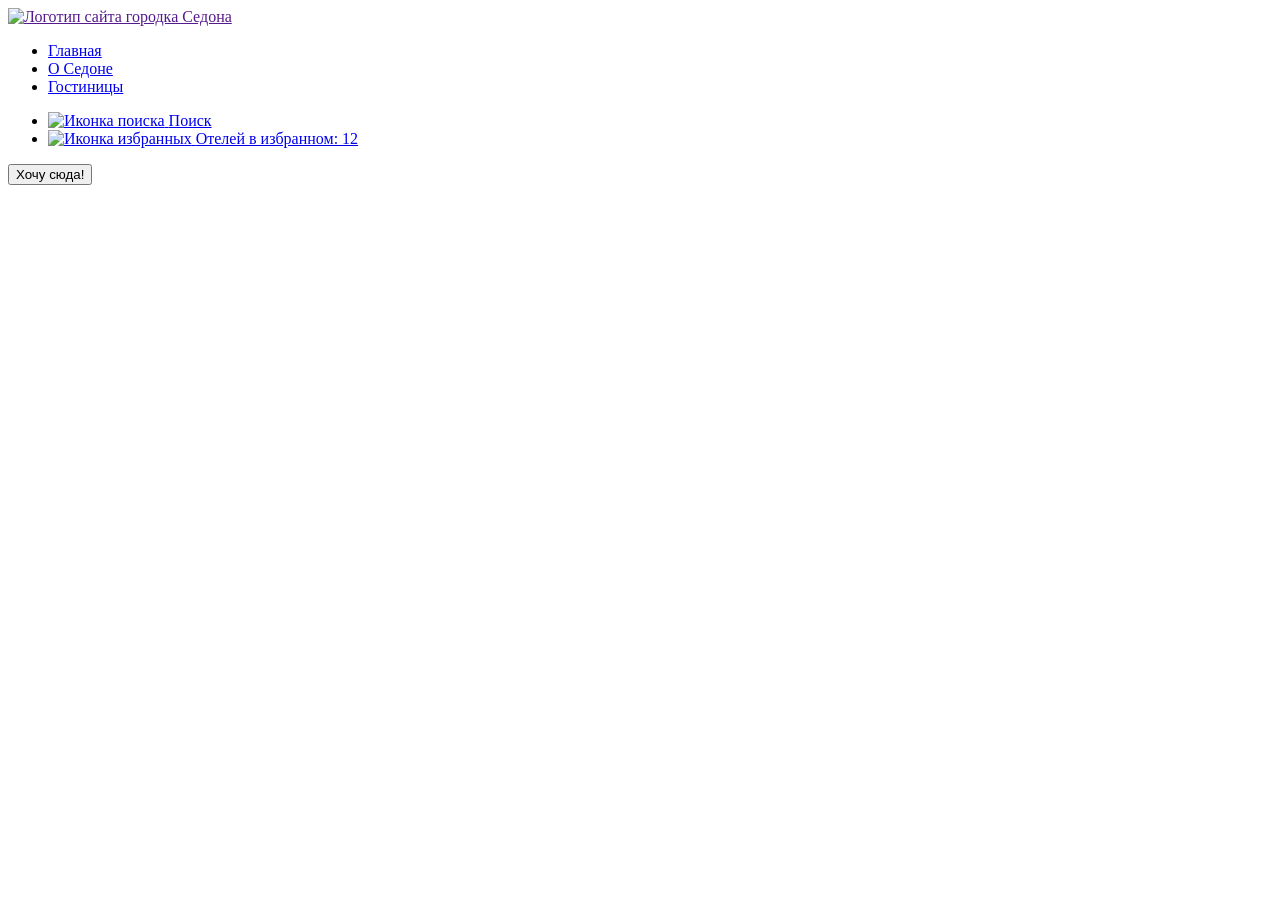
==== catalog.html @ fc051ffe "Разметка header" ====
<!DOCTYPE html>
<html lang="ru">
  <head>
    <meta charset="utf-8">
    <title>HTML Academy: Седона</title>
  </head>
  <body>
    <header class="page-header">
      <nav class="navigation">
        <a class="page-header-logo" href=""><img src="#" alt="Логотип сайта городка Седона"></a>
        <ul class="navigation-list">
          <li class="navigation-item"><a class="navigation-link" href="#">Главная</a></li>
          <li class="navigation-item"><a class="navigation-link" href="#">О Cедоне</a></li>
          <li class="navigation-item"><a class="navigation-link" href="#">Гостиницы</a></li>
        </ul>
      </nav>
      <nav class="navigation_user">
        <ul class="navigation_user_list">
          <li class="navigation_user_item">
            <a href="#">
              <img src="#" alt="Иконка поиска">
              <span class="visually-hidden">Поиск</span>
            </a>
          </li>
          <li class="navigation_user_item">
            <a href="#">
              <img src="#" alt="Иконка избранных">
              <span class="visually-hidden">Отелей в избранном: </span>
              <span>12</span>
            </a>
          </li>
        </ul>
        <input class="wish" type="button" value="Хочу сюда!">
      </nav>
    </header>
    <main>

    </main>
  </body>
</html>
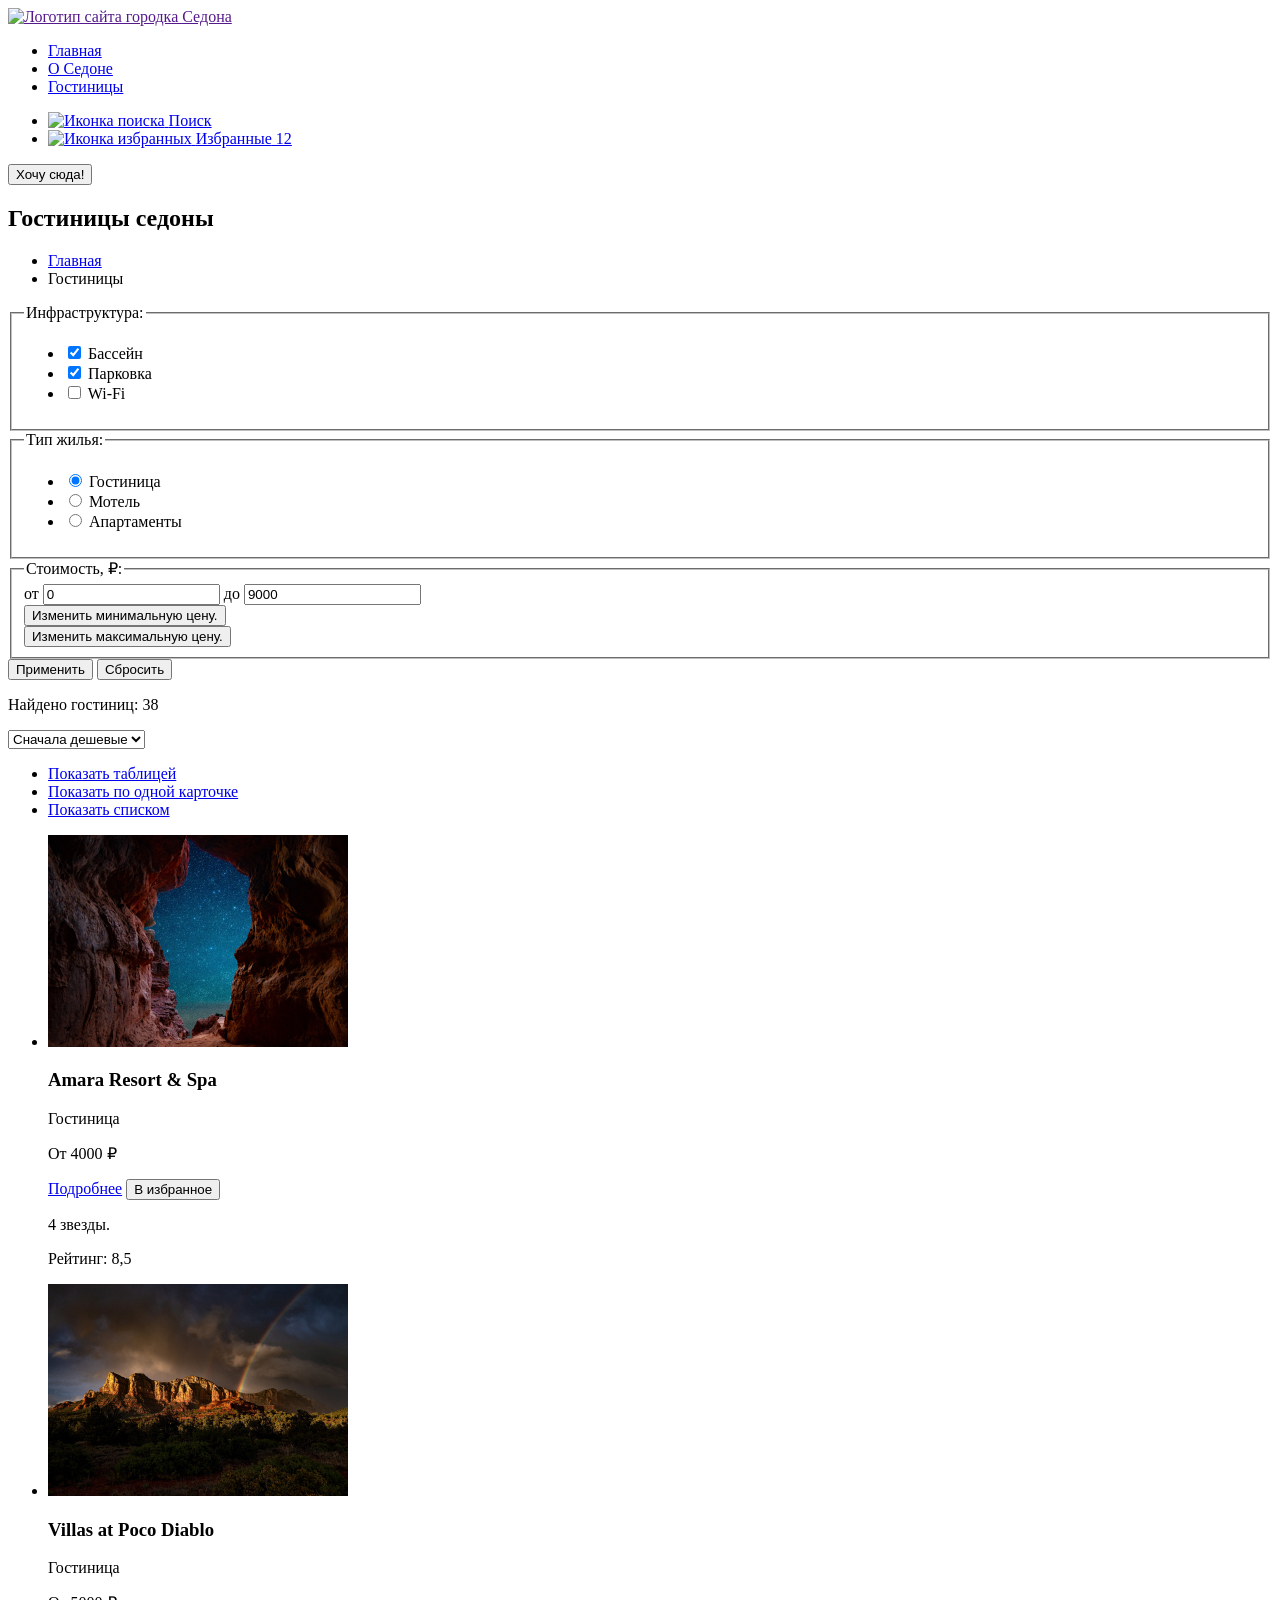
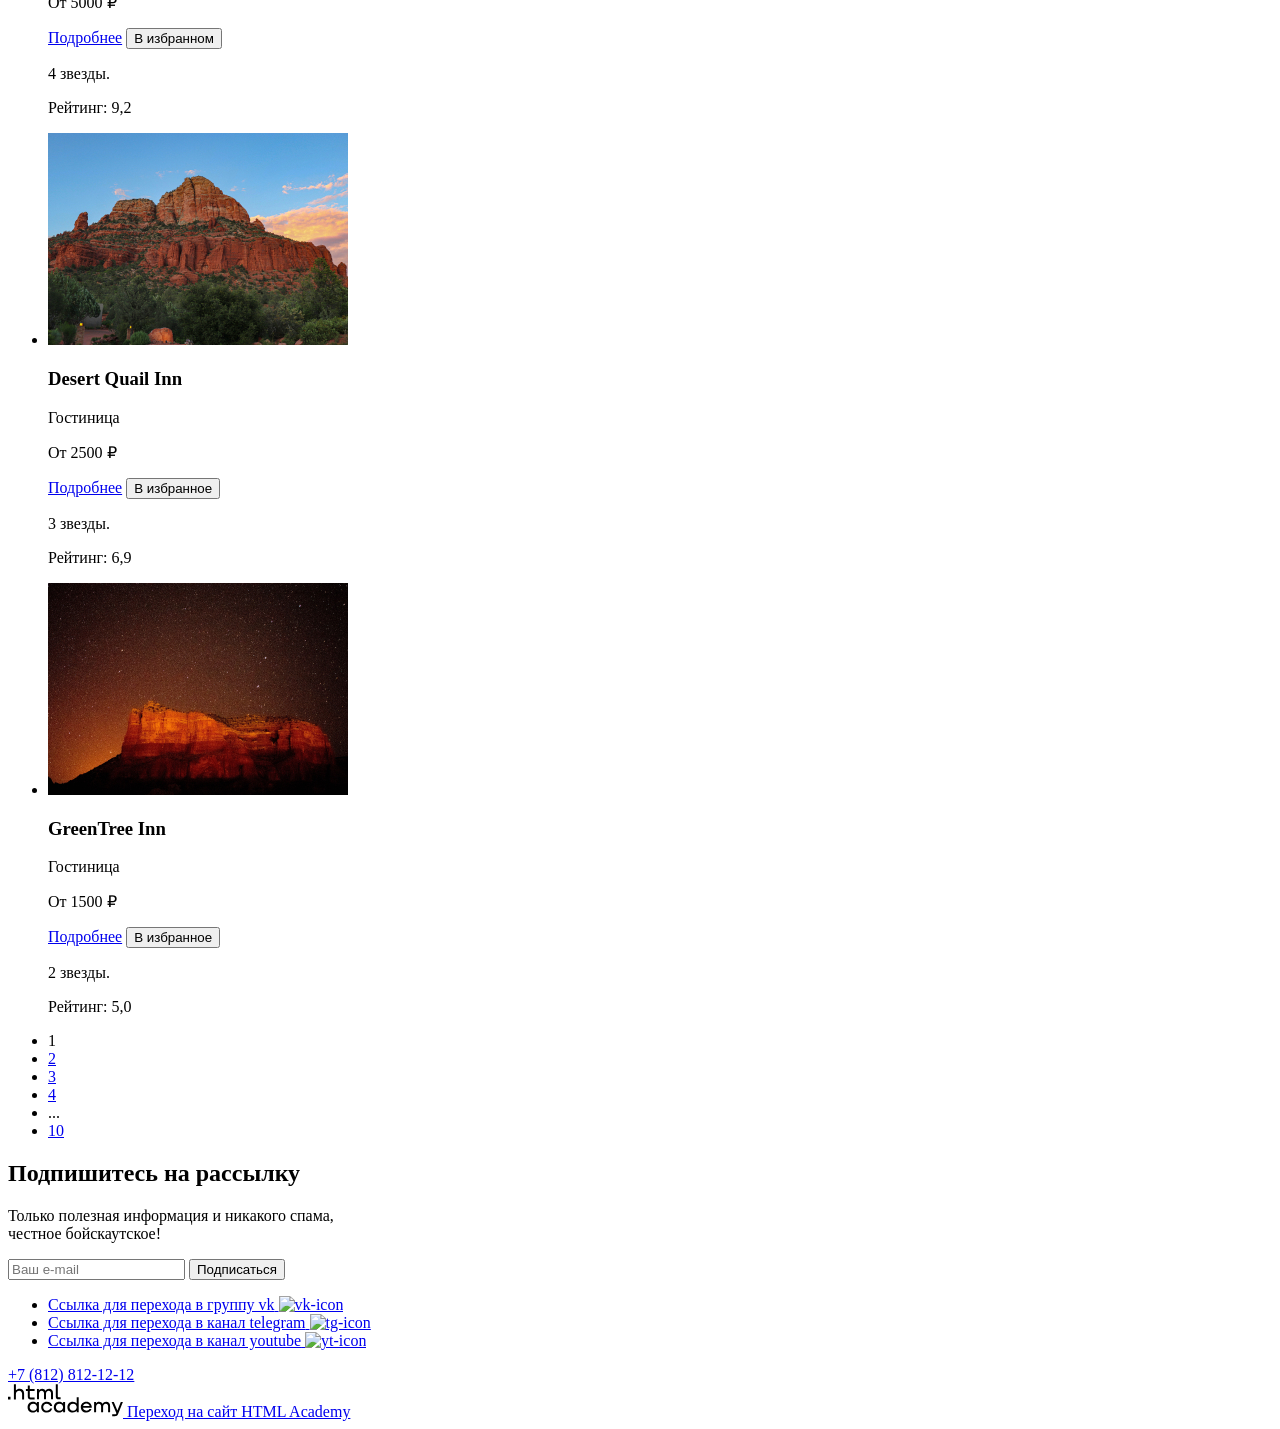
==== commit b7c97fe0: "Разметка обеих страниц" ====
--- a/catalog.html
+++ b/catalog.html
@@ -7,9 +7,9 @@
   <body>
     <header class="page-header">
       <nav class="navigation">
-        <a class="page-header-logo" href=""><img src="#" alt="Логотип сайта городка Седона"></a>
+        <a class="page-header-logo" href=""><img src="index.html" alt="Логотип сайта городка Седона"></a>
         <ul class="navigation-list">
-          <li class="navigation-item"><a class="navigation-link" href="#">Главная</a></li>
+          <li class="navigation-item"><a class="navigation-link navigation-link-current" href="index.html">Главная</a></li>
           <li class="navigation-item"><a class="navigation-link" href="#">О Cедоне</a></li>
           <li class="navigation-item"><a class="navigation-link" href="#">Гостиницы</a></li>
         </ul>
@@ -25,16 +25,270 @@
           <li class="navigation_user_item">
             <a href="#">
               <img src="#" alt="Иконка избранных">
-              <span class="visually-hidden">Отелей в избранном: </span>
-              <span>12</span>
-            </a>
-          </li>
-        </ul>
-        <input class="wish" type="button" value="Хочу сюда!">
+              <span class="visually-hidden">Избранные</span>
+              12
+            </a>
+          </li>
+        </ul>
+        <button class="button-desired" type="button">Хочу сюда!</button>
       </nav>
     </header>
     <main>
-
+      <section class="head-main">
+        <h1 class="catalog-title">Гостиницы седоны</h1>
+        <ul class="catalog-navigation">
+          <li class="catalog-navigation-item">
+            <a class="catalog-navigation-link-home" href="index.html">
+              <span class="visually-hidden">Главная</span>
+            </a>
+          </li>
+          <li class="catalog-navigation-item">
+            <a class="catalog-navigation-link">Гостиницы</a>
+          </li>
+        </ul>
+        <form class="catalog-filter" action="#" method="get">
+          <fieldset class="catalog-filter-checkbox">
+            <legend class="catalog-filter-title">Инфраструктура:</legend>
+            <ul class="catalog-filter-list">
+              <li class="catalog-filter-item">
+                <label class="catalog-checked">
+                  <input class="visually-hidden filter-input" type="checkbox" name="infrastructure" checked value="pool">
+                  <span class="filter-label">Бассейн</span>
+                </label>
+              </li>
+              <li class="catalog-filter-item">
+                <label class="catalog-checked">
+                  <input class="visually-hidden filter-input" type="checkbox" name="infrastructure" checked value="parking">
+                  <span class="filter-label">Парковка</span>
+                </label>
+              </li>
+              <li class="catalog-filter-item">
+                <label class="catalog-check">
+                  <input class="visually-hidden filter-input" type="checkbox" name="infrastructure" value="wifi">
+                  <span class="filter-label">Wi-Fi</span>
+                </label>
+              </li>
+            </ul>
+          </fieldset>
+          <fieldset class="catalog-filter-radio">
+            <legend class="catalog-filter-title">Тип жилья:</legend>
+            <ul class="catalog-filter-list">
+              <li class="catalog-filter-item">
+                <label class="catalog-radios">
+                  <input class="visually-hidden filter-input" id="hotel-radio" name="type-radio" type="radio" checked value="Hotel">
+                  <span class="filter-label">Гостиница</span>
+                </label>
+              </li>
+              <li class="catalog-filter-item">
+                <label class="catalog-radio">
+                  <input class="visually-hidden filter-input" id="motel-radio" name="type-radio" type="radio" value="Motel">
+                  <span class="filter-label">Мотель</span>
+                </label>
+              </li>
+              <li class="catalog-filter-item">
+                <label class="catalog-radio">
+                  <input class="visually-hidden filter-input" id="apartments-radio" name="type-radio" type="radio" value="Apartments">
+                  <span class="filter-label">Апартаменты</span>
+                </label>
+              </li>
+            </ul>
+          </fieldset>
+          <fieldset class="catalog-filter-price">
+            <legend class="catalog-filter-title">Стоимость, <span>₽:</span></legend>
+            <div class="catalog-inputs">
+              <span class="from-to">от</span>
+                <input class="catalog-min" type="text" name="max-sum" value="0">
+                <span class="before-to">до</span>
+                <input class="catalog-max" type="text" name="min-sum" value="9000">
+              </div>
+              <div class="range-scale">
+                <div class="range-bar" style="left: 0; width: 226px;">
+                  <button class="range-toggle toggle-min" type="button">
+                    <span class="visually-hidden">Изменить минимальную цену.</span>
+                  </button>
+                  <button class="range-toggle toggle-max" type="button">
+                    <span class="visually-hidden">Изменить максимальную цену.</span>
+                  </button>
+                </div>
+              </div>
+          </fieldset>
+          <div class="catalog-buttons">
+            <button class="catalog-submit" type="submit">Применить</button>
+            <button class="catalog-reset" type="reset">Сбросить</button>
+          </div>
+        </form>
+      </section>
+
+      <section class="inner-search">
+        <div class="class="search"">
+          <p class="found-hotel">Найдено гостиниц:
+            <span class="found-hotel"> 38</span>
+          </p>
+          <select class="select-control">
+            <option>Сначала дешевые</option>
+          </select>
+          <ul class="display-list">
+            <li class="display-item">
+              <a class="display-button current-button" href="#">
+                <span class="visually-hidden">Показать таблицей</span>
+              </a>
+            </li>
+            <li class="display-item">
+              <a class="display-button view-item" href="#">
+                <span class="visually-hidden">Показать по одной карточке</span>
+              </a>
+            </li>
+            <li class="display-item">
+              <a class="display-button view-list" href="#">
+                <span class="visually-hidden">Показать списком</span>
+              </a>
+            </li>
+          </ul>
+        </div>
+      </section>
+
+      <section class="product">
+        <ul class="product-list">
+          <li class="product-item">
+              <img class="product-img" src="images/hotel-1.jpg" alt="гостиница Amara Resort &amp; Spa.">
+              <div class="card-container">
+                <h3 class="product-title">Amara Resort &amp; Spa</h3>
+                <span class="type">Гостиница</span>
+                <p class="product-price">От 4000 ₽</p>
+                <a class="product-link-details" href="#">Подробнее</a>
+                <button class="product-button" type="button">В избранное</button>
+                <p class="catalog-hotel-stars four-stars">
+                  <span class="visually-hidden">4 звезды.</span>
+                </p>
+                <p class="catalog-hotel-raiting">Рейтинг: 8,5</p>
+              </div>
+            </li>
+            <li class="product-item">
+              <img class="product-img" src="images/hotel-2.jpg" alt="гостиница Villas at Poco Diablo.">
+              <div class="card-container">
+                <h3 class="product-title">Villas at Poco Diablo</h3>
+                <span class="type">Гостиница</span>
+                <p class="product-price">От 5000 ₽</p>
+                <a class="product-link-details" href="#">Подробнее</a>
+                <button class="product-button-favorite" type="button">В избранном</button>
+                <p class="catalog-hotel-stars four-stars">
+                  <span class="visually-hidden">4 звезды.</span>
+                </p>
+                <p class="catalog-hotel-raiting">Рейтинг: 9,2</p>
+              </div>
+            </li>
+            <li class="product-item">
+              <img class="product-img" src="images/hotel-3.jpg" alt="гостиница Desert Quail Inn.">
+              <div class="card-container">
+                <h3 class="product-title">Desert Quail Inn</h3>
+                <span class="type">Гостиница</span>
+                <p class="product-price">От 2500 ₽</p>
+                <a class="product-link-details" href="#">Подробнее</a>
+                <button class="product-button" type="button">В избранное</button>
+                <p class="catalog-hotel-stars tree-stars">
+                  <span class="visually-hidden">3 звезды.</span>
+                </p>
+                <p class="catalog-hotel-raiting">Рейтинг: 6,9</p>
+              </div>
+            </li>
+            <li class="product-item">
+              <img class="product-img" src="images/hotel-4.jpg" alt="гостиница GreenTree Inn.">
+              <div class="card-container">
+                <h3 class="product-title">GreenTree Inn</h3>
+                <span class="type">Гостиница</span>
+                <p class="product-price">От 1500 ₽</p>
+                <a class="product-link-details" href="#">Подробнее</a>
+                <button class="product-button" type="button">В избранное</button>
+                <p class="catalog-hotel-stars two-stars">
+                  <span class="visually-hidden">2 звезды.</span>
+                </p>
+                <p class="catalog-hotel-raiting">Рейтинг: 5,0</p>
+              </div>
+            </li>
+        </ul>
+      </section>
+
+      <section class="pagination-block">
+        <ul class="pagination">
+          <li class="pagination-item">
+              <a class="pagination-link-current">1</a>
+            </li>
+
+            <li class="pagination-item">
+              <a class="pagination-link" href="#">2</a>
+            </li>
+
+            <li class="pagination-item">
+              <a class="pagination-link" href="#">3</a>
+            </li>
+
+            <li class="pagination-item">
+              <a class="pagination-link" href="#">4</a>
+            </li>
+
+            <li class="pagination-item">
+              <a class="pagination-link-next">...</a>
+            </li>
+
+            <li class="pagination-item">
+              <a class="pagination-link" href="#">10</a>
+            </li>
+        </ul>
+      </section>
+
+      <div>
+        <div class="subscribe">
+          <div class="subscribe-block">
+            <h2 class="header-block-two">Подпишитесь на рассылку</h2>
+            <p class="description-block">
+              Только полезная информация и никакого спама,<br> честное бойскаутское!
+            </p>
+            <form class="subscribe-form" action="#" method="post">
+              <input class="subscribe-field" type="email" placeholder="Ваш e-mail">
+                <button class="subscribe-button" type="submit">Подписаться</button>
+              </form>
+          </div>
+        </div>
+      </div>
     </main>
+    <footer class="main-footer">
+      <div class="social-container">
+        <ul class="social-list">
+          <li class="social-item">
+            <a class="social-link" href="https://vk.com/htmlacademy" target="_blank"
+              title="Группа вконтакте htmlacademy">
+              <span class="visually-hidden">Ссылка для перехода в группу vk</span>
+              <img src="images/icon/social-vk.svg" alt="vk-icon">
+            </a>
+          </li>
+
+          <li class="social-item">
+            <a class="social-link" href="https://t.me/htmlacademy " target="_blank" title="Телеграм канал htmlacademy">
+              <span class="visually-hidden">Ссылка для перехода в канал telegram</span>
+              <img src="images/icon/social-telegram.svg" alt="tg-icon">
+            </a>
+          </li>
+
+          <li class="social-item">
+            <a class="social-link" href="https://www.youtube.com/user/htmlacademyru" target="_blank"
+              title="Ютуб канал htmlacademy">
+              <span class="visually-hidden">Ссылка для перехода в канал youtube</span>
+              <img src="images/icon/social-youtube.svg" alt="yt-icon">
+            </a>
+          </li>
+        </ul>
+
+        <div class="footer-contact-number">
+          <a href="tel:88128121212" class="footer-number">+7 (812) 812-12-12</a>
+        </div>
+
+        <div class="footer-contact-logo">
+          <a class="page-footer-contact-logo-htmlacademy" href="https://htmlacademy.ru/">
+            <img class="contact-logo" src="images/htmlacademy.svg" width="115" height="33" alt="Логотип htmlacademy">
+            <span class="visually-hidden">Переход на сайт HTML Academy</span>
+          </a>
+        </div>
+      </div>
+    </footer>
   </body>
 </html>
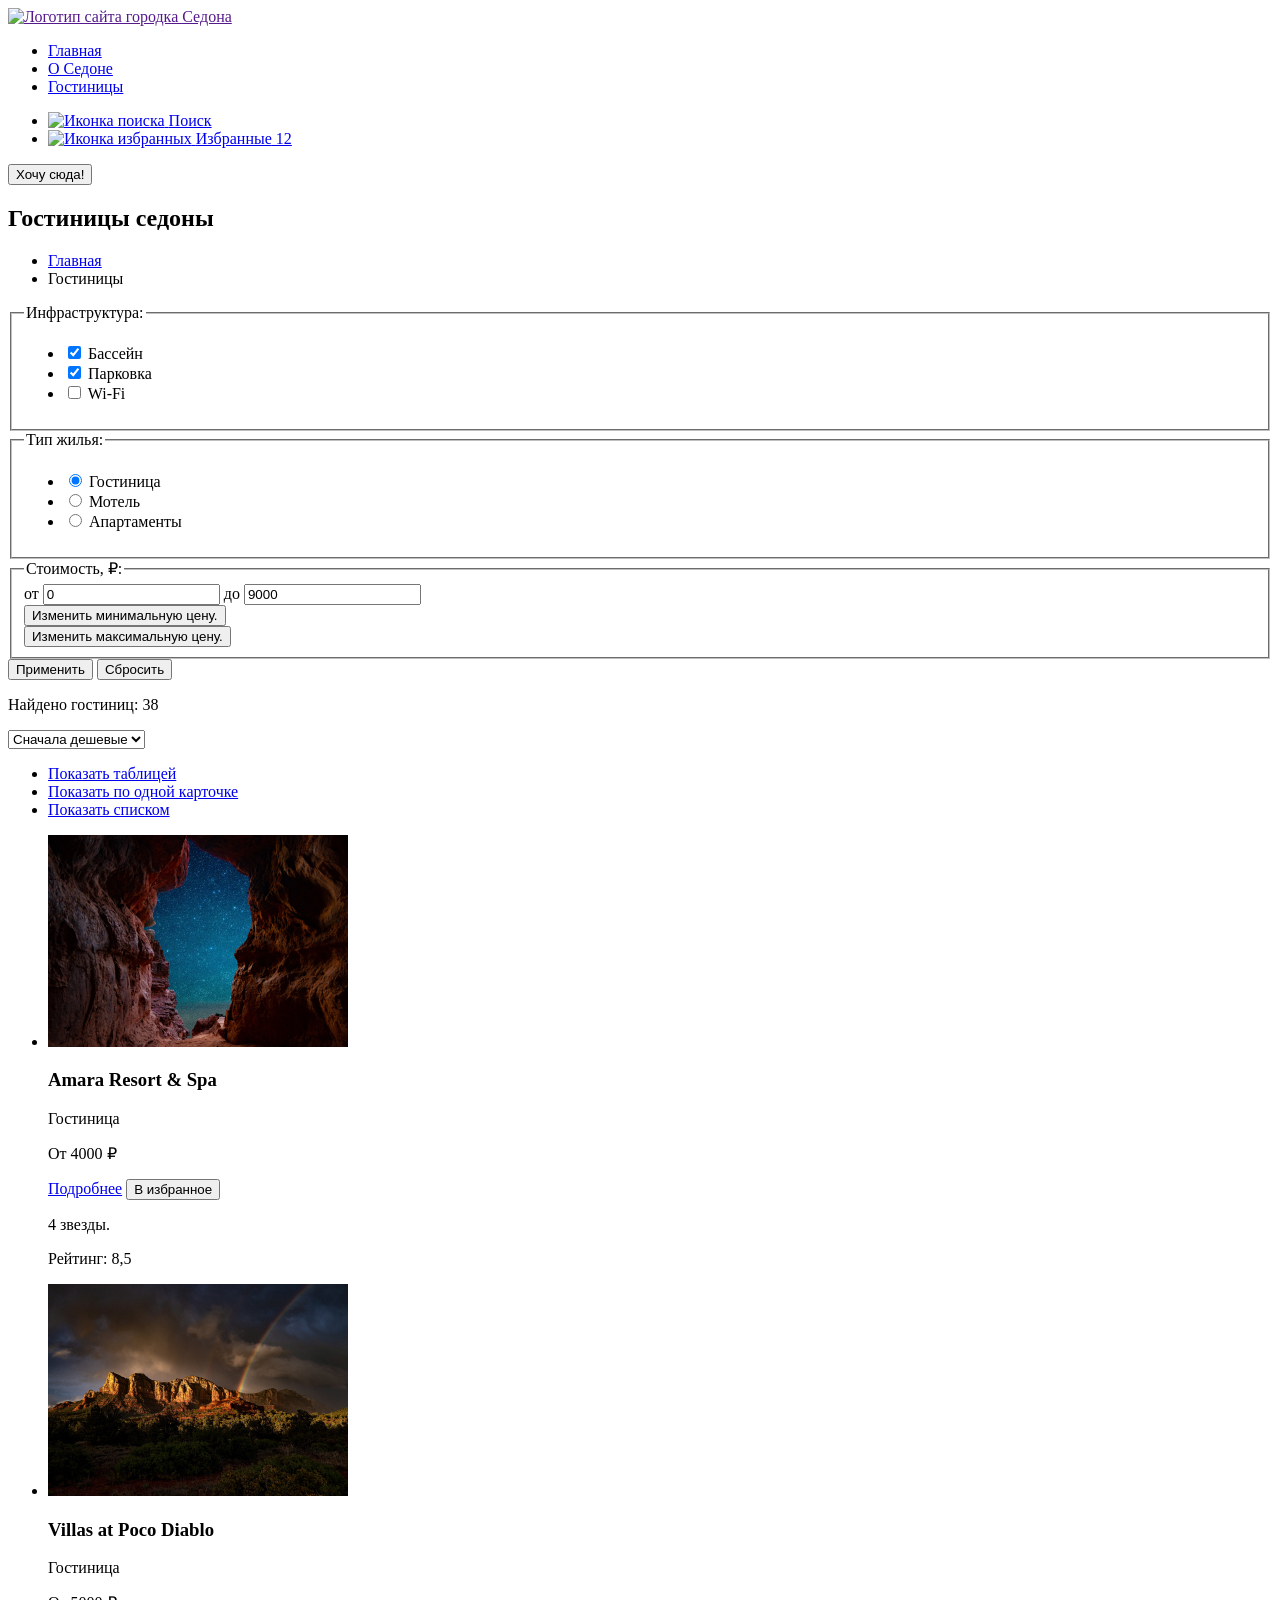
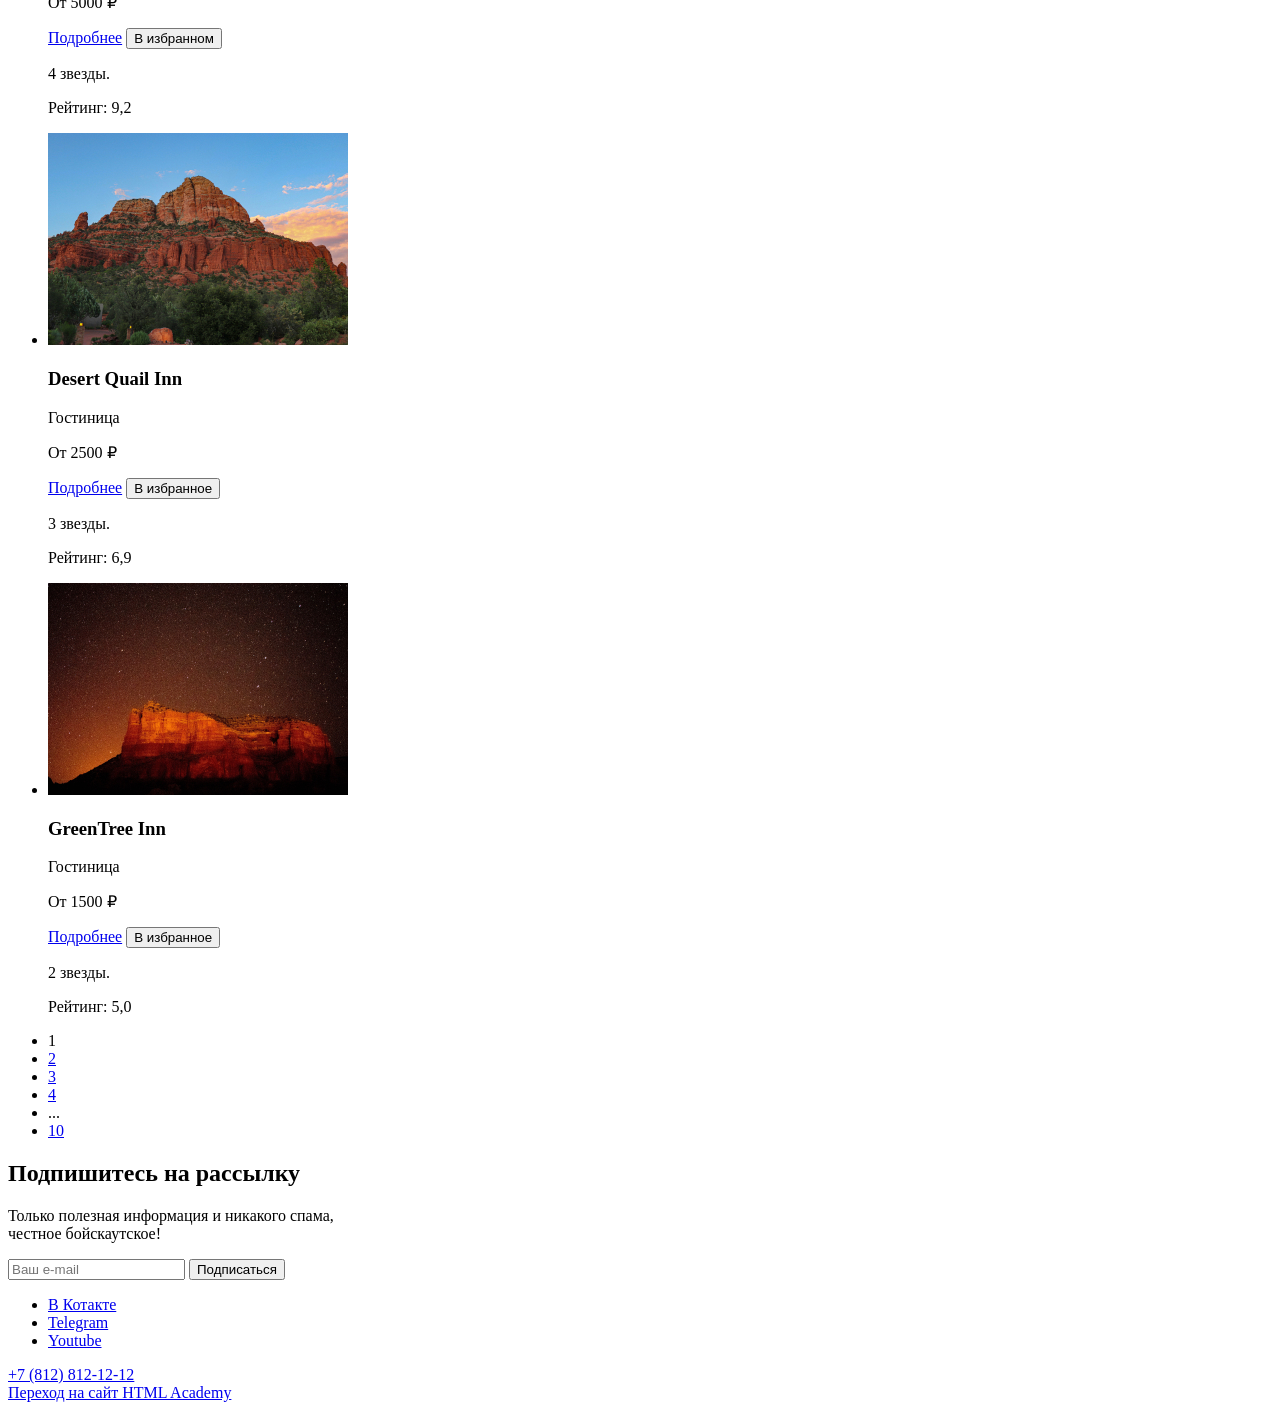
==== commit 767f27ad: "Добавление изображений" ====
--- a/catalog.html
+++ b/catalog.html
@@ -2,12 +2,12 @@
 <html lang="ru">
   <head>
     <meta charset="utf-8">
-    <title>HTML Academy: Седона</title>
+    <title>HTML Academy: Каталог</title>
   </head>
   <body>
     <header class="page-header">
       <nav class="navigation">
-        <a class="page-header-logo" href=""><img src="index.html" alt="Логотип сайта городка Седона"></a>
+        <a class="page-header-logo" href=""><img src="index.html" width="140" height="70" alt="Логотип сайта городка Седона"></a>
         <ul class="navigation-list">
           <li class="navigation-item"><a class="navigation-link navigation-link-current" href="index.html">Главная</a></li>
           <li class="navigation-item"><a class="navigation-link" href="#">О Cедоне</a></li>
@@ -33,8 +33,9 @@
         <button class="button-desired" type="button">Хочу сюда!</button>
       </nav>
     </header>
+
     <main>
-      <section class="head-main">
+      <section class="head-inner">
         <h1 class="catalog-title">Гостиницы седоны</h1>
         <ul class="catalog-navigation">
           <li class="catalog-navigation-item">
@@ -236,7 +237,7 @@
         </ul>
       </section>
 
-      <div>
+      <section>
         <div class="subscribe">
           <div class="subscribe-block">
             <h2 class="header-block-two">Подпишитесь на рассылку</h2>
@@ -249,31 +250,32 @@
               </form>
           </div>
         </div>
-      </div>
+      </section>
     </main>
+
     <footer class="main-footer">
       <div class="social-container">
         <ul class="social-list">
           <li class="social-item">
             <a class="social-link" href="https://vk.com/htmlacademy" target="_blank"
               title="Группа вконтакте htmlacademy">
-              <span class="visually-hidden">Ссылка для перехода в группу vk</span>
-              <img src="images/icon/social-vk.svg" alt="vk-icon">
+              <span class="visually-hidden">В Котакте</span>
+              <!-- <img src="./images/svg/social-vk.svg" alt="vk-icon"> -->
             </a>
           </li>
 
           <li class="social-item">
             <a class="social-link" href="https://t.me/htmlacademy " target="_blank" title="Телеграм канал htmlacademy">
-              <span class="visually-hidden">Ссылка для перехода в канал telegram</span>
-              <img src="images/icon/social-telegram.svg" alt="tg-icon">
+              <span class="visually-hidden">Telegram</span>
+              <!-- <img src="./images/svg/social-telegram.svg" alt="tg-icon"> -->
             </a>
           </li>
 
           <li class="social-item">
             <a class="social-link" href="https://www.youtube.com/user/htmlacademyru" target="_blank"
               title="Ютуб канал htmlacademy">
-              <span class="visually-hidden">Ссылка для перехода в канал youtube</span>
-              <img src="images/icon/social-youtube.svg" alt="yt-icon">
+              <span class="visually-hidden">Youtube</span>
+              <!-- <img src="./images/svg/social-youtube.svg" alt="yt-icon"> -->
             </a>
           </li>
         </ul>
@@ -284,7 +286,7 @@
 
         <div class="footer-contact-logo">
           <a class="page-footer-contact-logo-htmlacademy" href="https://htmlacademy.ru/">
-            <img class="contact-logo" src="images/htmlacademy.svg" width="115" height="33" alt="Логотип htmlacademy">
+            <!-- <img class="contact-logo" src="./images/svg/htmlacademy.svg" width="115" height="33" alt="Логотип htmlacademy"> -->
             <span class="visually-hidden">Переход на сайт HTML Academy</span>
           </a>
         </div>
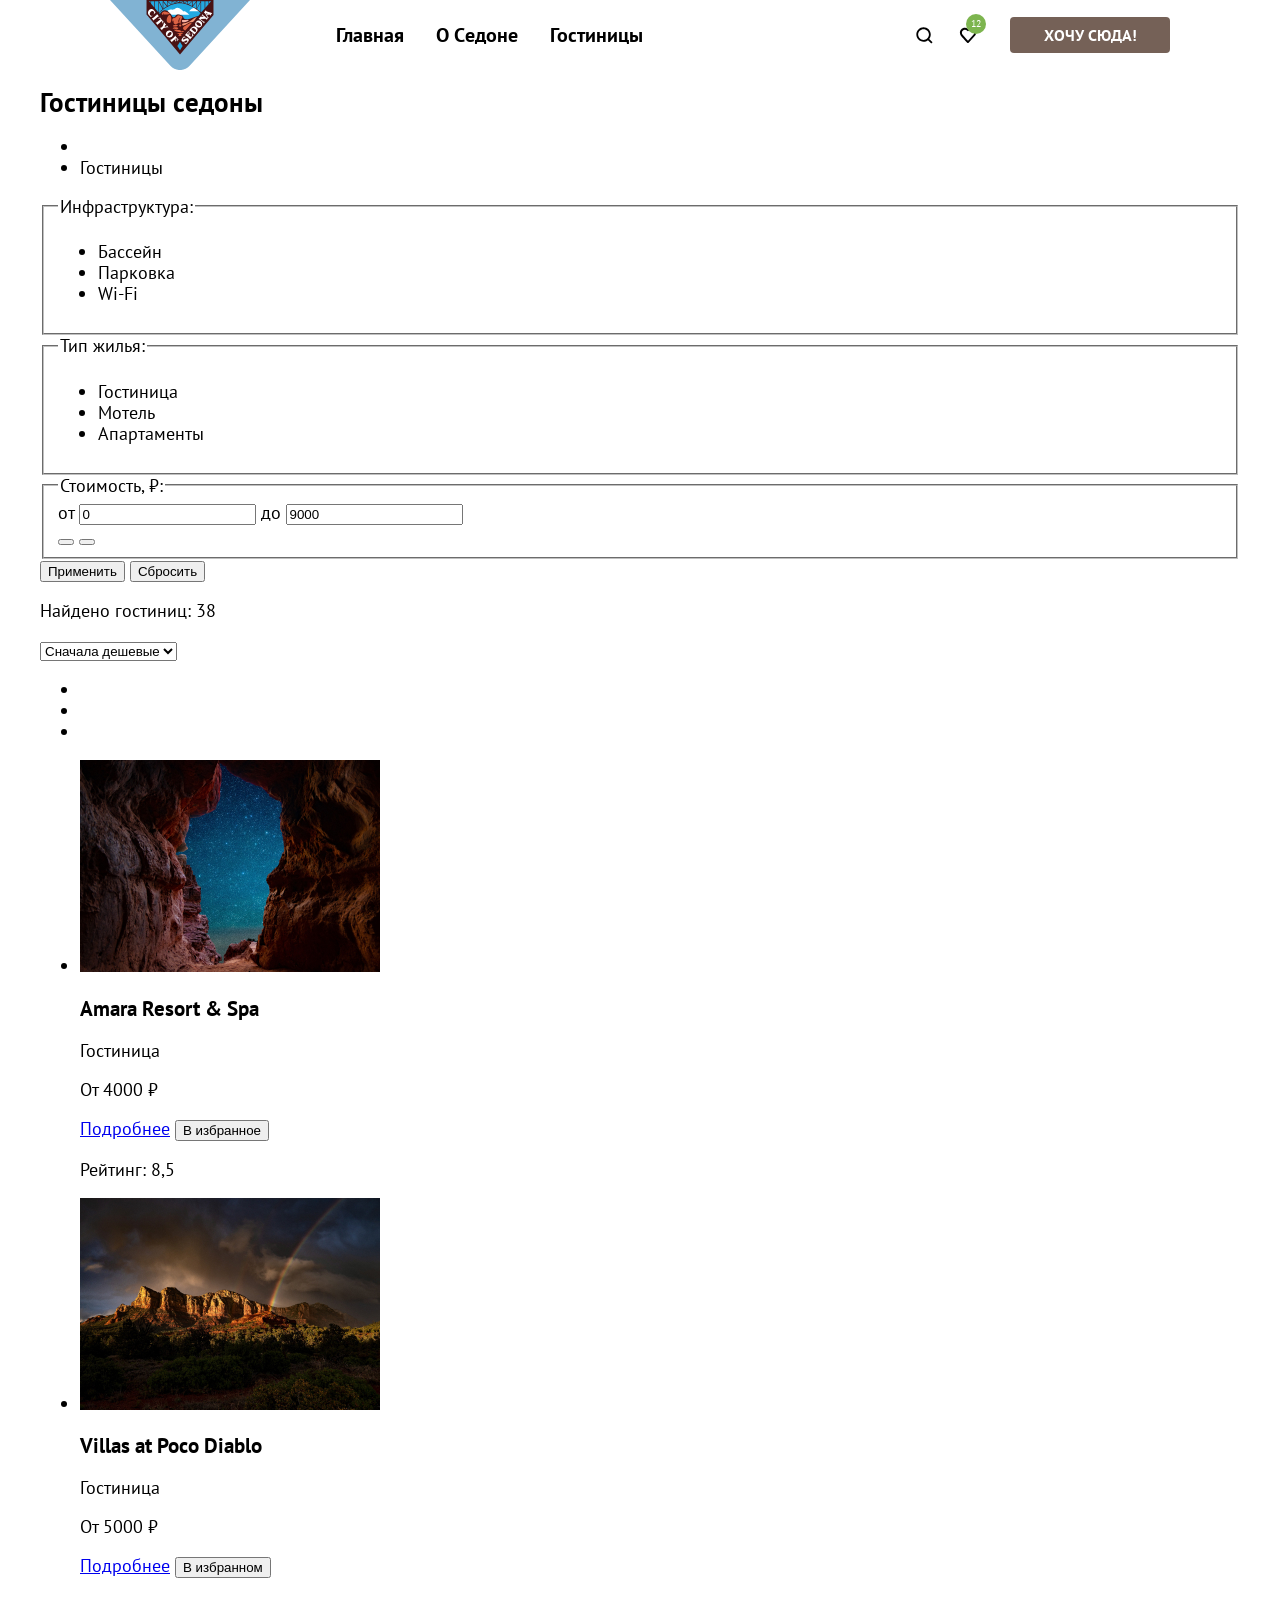
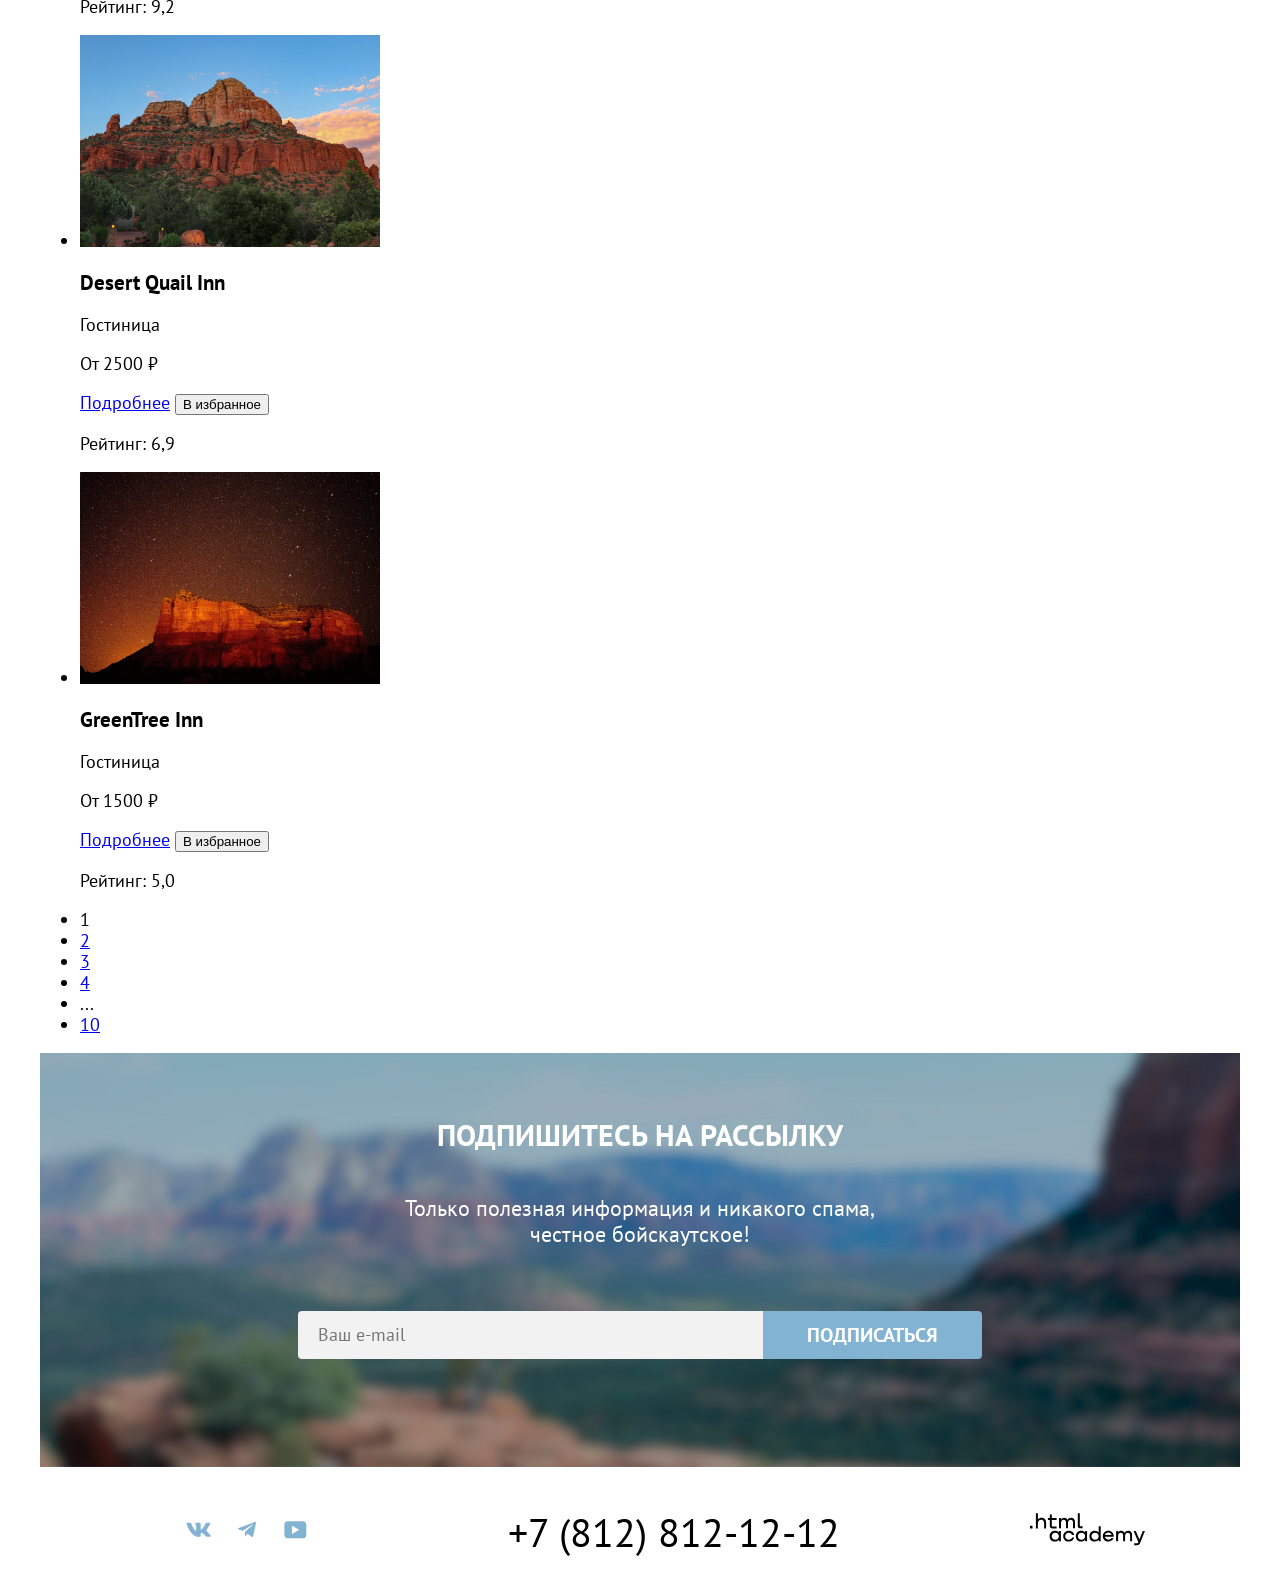
==== commit ba096920: "Стилизация главной страницы" ====
--- a/catalog.html
+++ b/catalog.html
@@ -2,31 +2,30 @@
 <html lang="ru">
   <head>
     <meta charset="utf-8">
+    <link rel="stylesheet" href="./styles/style.css">
     <title>HTML Academy: Каталог</title>
   </head>
   <body>
-    <header class="page-header">
+   <header class="page-header">
       <nav class="navigation">
-        <a class="page-header-logo" href=""><img src="index.html" width="140" height="70" alt="Логотип сайта городка Седона"></a>
+        <a class="page-header-logo" href="./index.html"><img src="./images/svg/logo.svg"  width="140" height="70" alt="Логотип сайта городка Седона"></a>
         <ul class="navigation-list">
-          <li class="navigation-item"><a class="navigation-link navigation-link-current" href="index.html">Главная</a></li>
+          <li class="navigation-item"><a class="navigation-link navigation-link-current" href="./index.html">Главная</a></li>
           <li class="navigation-item"><a class="navigation-link" href="#">О Cедоне</a></li>
-          <li class="navigation-item"><a class="navigation-link" href="#">Гостиницы</a></li>
+          <li class="navigation-item"><a class="navigation-link" href="./catalog.html">Гостиницы</a></li>
         </ul>
       </nav>
       <nav class="navigation_user">
-        <ul class="navigation_user_list">
+        <ul class="navigation-list">
           <li class="navigation_user_item">
-            <a href="#">
-              <img src="#" alt="Иконка поиска">
+            <a class="navigation-link-user search-icon" href="#">
               <span class="visually-hidden">Поиск</span>
             </a>
           </li>
           <li class="navigation_user_item">
-            <a href="#">
-              <img src="#" alt="Иконка избранных">
+            <a class="navigation-link-user favourite-icon" href="#">
               <span class="visually-hidden">Избранные</span>
-              12
+              <span class="favourite-number">12</span>
             </a>
           </li>
         </ul>
@@ -238,7 +237,7 @@
       </section>
 
       <section>
-        <div class="subscribe">
+        <div class="subscribe sub-img">
           <div class="subscribe-block">
             <h2 class="header-block-two">Подпишитесь на рассылку</h2>
             <p class="description-block">
@@ -253,21 +252,21 @@
       </section>
     </main>
 
-    <footer class="main-footer">
+    <footer class="footer">
       <div class="social-container">
         <ul class="social-list">
           <li class="social-item">
             <a class="social-link" href="https://vk.com/htmlacademy" target="_blank"
               title="Группа вконтакте htmlacademy">
               <span class="visually-hidden">В Котакте</span>
-              <!-- <img src="./images/svg/social-vk.svg" alt="vk-icon"> -->
+              <img src="./images/svg/social-vk.svg" alt="vk-icon">
             </a>
           </li>
 
           <li class="social-item">
             <a class="social-link" href="https://t.me/htmlacademy " target="_blank" title="Телеграм канал htmlacademy">
               <span class="visually-hidden">Telegram</span>
-              <!-- <img src="./images/svg/social-telegram.svg" alt="tg-icon"> -->
+              <img src="./images/svg/social-telegram.svg" alt="tg-icon">
             </a>
           </li>
 
@@ -275,7 +274,7 @@
             <a class="social-link" href="https://www.youtube.com/user/htmlacademyru" target="_blank"
               title="Ютуб канал htmlacademy">
               <span class="visually-hidden">Youtube</span>
-              <!-- <img src="./images/svg/social-youtube.svg" alt="yt-icon"> -->
+              <img src="./images/svg/social-youtube.svg" alt="yt-icon">
             </a>
           </li>
         </ul>
@@ -286,7 +285,7 @@
 
         <div class="footer-contact-logo">
           <a class="page-footer-contact-logo-htmlacademy" href="https://htmlacademy.ru/">
-            <!-- <img class="contact-logo" src="./images/svg/htmlacademy.svg" width="115" height="33" alt="Логотип htmlacademy"> -->
+            <img class="contact-logo" src="./images/svg/htmlacademy.svg" width="115" height="33" alt="Логотип htmlacademy">
             <span class="visually-hidden">Переход на сайт HTML Academy</span>
           </a>
         </div>
--- a/styles/style.css
+++ b/styles/style.css
@@ -0,0 +1,363 @@
+@font-face {
+  font-family: "PT Sans";
+  font-weight: 400;
+  font-style: normal;
+  src: url("../fonts/ptsans-400.woff2") format("woff2");
+  font-display: swap;
+}
+@font-face {
+  font-family: "PT Sans";
+  font-weight: 700;
+  font-style: normal;
+  src: url("../fonts/ptsans-700.woff2") format("woff2");
+  font-display: swap;
+}
+
+body {
+  width: 1200px;
+  min-height: 100%;
+  font-family: "PT Sans", sans-serif;
+  font-weight: 400;
+  font-size: 18px;
+  line-height: 21px;
+  background-color: #ffffff;
+  color: #000000;
+  margin: 0 auto;
+}
+
+.visually-hidden {
+  display: none;
+}
+
+/* Шапка */
+.page-header {
+  display: flex;
+  justify-content:space-between;
+  width: 1060px;
+  height: 70px;
+  margin: 0 auto;
+}
+
+.navigation {
+  display: flex;
+  gap: 30px;
+}
+
+.navigation-list {
+  list-style: none;
+  display: flex;
+  align-items: center;
+}
+
+.navigation-link {
+  text-decoration: none;
+  font-weight: 700;
+  font-size: 20px;
+  line-height: 24px;
+  padding: 20px 16px;
+  color: rgba(0, 0, 0, 1);
+  cursor: pointer;
+}
+
+.navigation_user {
+  display: flex;
+  align-items: center;
+}
+
+.navigation-link-user {
+  text-decoration: none;
+  position: relative;
+  min-height: 64px;
+  width: 44px;
+  height: 64px;
+  background-size: 18px 18px;
+  background-repeat: no-repeat;
+  background-position: center;
+}
+
+.search-icon {
+  background-image: url("../images/svg/search.svg");
+  display: block;
+}
+
+.favourite-icon {
+  background-image: url("../images/svg/heart.svg");
+  display: block;
+  margin-right: 20px;
+}
+
+.favourite-number {
+  position: absolute;
+  left: 20px;
+  top: 11px;
+  padding: 5px;
+  font-weight: 400;
+  font-size: 10px;
+  font-style: normal;
+  line-height: 10px;
+  color: #ffffff;
+  background-color: #7db54f;
+  border-radius: 10px;
+}
+
+.button-desired {
+  text-align: center;
+  font-family: PT Sans;
+  font-size: 16px;
+  font-style: normal;
+  font-weight: 700;
+  line-height: 20px;
+  text-transform: uppercase;
+  background: rgba(117, 97, 87, 1);
+  color: #ffffff;
+  border: none;
+  border-radius: 4px;
+  width: 160px;
+  height: 36px;
+}
+/* Приветствие */
+.hero {
+  width: 1200px;
+  height: 485px;
+  margin: 0 auto;
+  background-color: #f3b3d3;
+  background-image: url(../images/svg/divider.svg) ,url(../images/Виднагоры.jpg);
+  background-repeat: no-repeat;
+  background-position: bottom center;
+  background-size: contain cover;
+}
+
+.logo {
+  padding: 51px 351px;
+}
+
+.advantages-block {
+  display: flex;
+  flex-direction: column;
+  width: 1200px;
+  height: 192px;
+  gap: 25px;
+  padding: 69px 0;
+  margin: 0 auto;
+  text-align: center;
+  margin-bottom: 21px;
+}
+
+.header-block {
+  font-weight: 700;
+  font-size: 30px;
+  line-height: 36px;
+  text-transform: uppercase;
+  width: 620px;
+  margin: 0 auto;
+}
+
+.description-block {
+  font-weight: 400;
+  font-size: 22px;
+  line-height: 25px;
+  text-transform: none;
+}
+
+/* Преимущества */
+.advantages-list {
+  list-style-type: none;
+  display: flex;
+  flex-wrap: wrap;
+  width: 1200px;
+  margin: 0 auto;
+  padding-inline-start: 0;
+}
+
+.advantages-item{
+  display: flex;
+}
+
+.advantages-text {
+  display: flex;
+  flex-direction: column;
+  padding: 102px 85px;
+  gap: 30px;
+  width: 230px;
+  height: 181px;
+}
+
+.advantages-heading {
+  font-weight: 700;
+  font-size: 24px;
+  line-height: 28px;
+  text-transform: uppercase;
+  width: 175px;
+  height: 56px;
+  padding: 0 28px;
+  text-align: center;
+}
+
+.description {
+  font-weight: 400;
+  font-size: 18px;
+  line-height: 21px;
+  text-align: center;
+}
+
+.pictures {
+  background-color: #82B3D3;
+  color: white;
+}
+
+.light-blue {
+  background-color: rgba(131, 179, 211, 0.2);
+}
+
+/* Приглашение */
+
+
+.header-block-two {
+  font-weight: 700;
+  font-size: 30px;
+  line-height: 36px;
+  text-transform: uppercase;
+  margin-top: 64px;
+  margin-bottom: 20px;
+  text-align: center;
+}
+
+.description-block {
+  font-weight: 400;
+  font-size: 22px;
+  line-height: 26px;
+  margin-bottom: 64px;
+  text-align: center;
+}
+
+/* Сервис */
+
+.service-list {
+  list-style: none;
+  display: flex;
+  padding: 0;
+}
+
+.service-item {
+  width: 400px;
+  height: 385px;
+  text-align: center;
+}
+
+.service-block {
+  padding: 80px 85px;
+}
+
+.service-heading {
+  font-weight: 700;
+  font-size: 24px;
+  line-height: 28px;
+  color: rgba(0, 0, 0, 1);
+}
+
+.interested {
+  text-align: center;
+  height: 214px;
+  margin-bottom: 96px;
+}
+
+.button-search {
+  text-decoration: none;
+  padding: 13px 50px;
+  font-family: "PT Sans", sans-serif;
+  font-weight: 700;
+  font-size: 20px;
+  line-height: 24px;
+  background: rgba(117, 97, 87, 1);
+  color: white;
+  text-transform: uppercase;
+  border: none;
+  border-radius: 4px;
+}
+
+/* Подписка */
+
+.subscribe {
+  height: 414px;
+  text-align: center;
+}
+
+.sub-img {
+  background-color: #82b3d3;
+  background-image: url("../images/subscribe.png");
+  background-repeat: no-repeat;
+  background-position: center;
+  background-size: cover;
+  color: #ffffff;
+}
+
+.subscribe-block {
+  display: flex;
+  flex-direction: column;
+  align-items: center;
+}
+
+.subscribe-form {
+  width: 684px;
+  display: flex;
+}
+
+.subscribe-field {
+  font-family: "PT Sans", sans-serif;
+  font-style: normal;
+  font-weight: 400;
+  font-size: 18px;
+  line-height: 24px;
+  color: #000000;
+  padding: 12px 20px;
+  width: 452px;
+  max-height: 52px;
+  background-color: #f2f2f2;
+  border-radius: 4px 0 0 4px;
+  border: none;
+}
+
+.subscribe-button {
+  text-align: center;
+  font-family: PT Sans;
+  font-size: 20px;
+  line-height: 36px;
+  font-weight: 700;
+  width: 232px;
+  text-transform: uppercase;
+  color: #fff;
+  background-color: #82B3D3;
+  border: none;
+  border-radius: 0 4px 4px 0;
+}
+
+/* Футер */
+.footer {
+  width: 1200px;
+  padding: 40px 0 30px 0;
+}
+
+.social-container {
+  display: flex;
+  justify-content: space-around;
+  align-items: center;
+  height: 50px;
+}
+
+.social-list {
+  display: flex;
+  align-items: center;
+  list-style: none;
+}
+
+.footer-contact-number {
+
+}
+
+.footer-number {
+  font-size: 40px;
+  line-height: 40px;
+  text-align: center;
+  text-decoration: none;
+  color: inherit;
+}
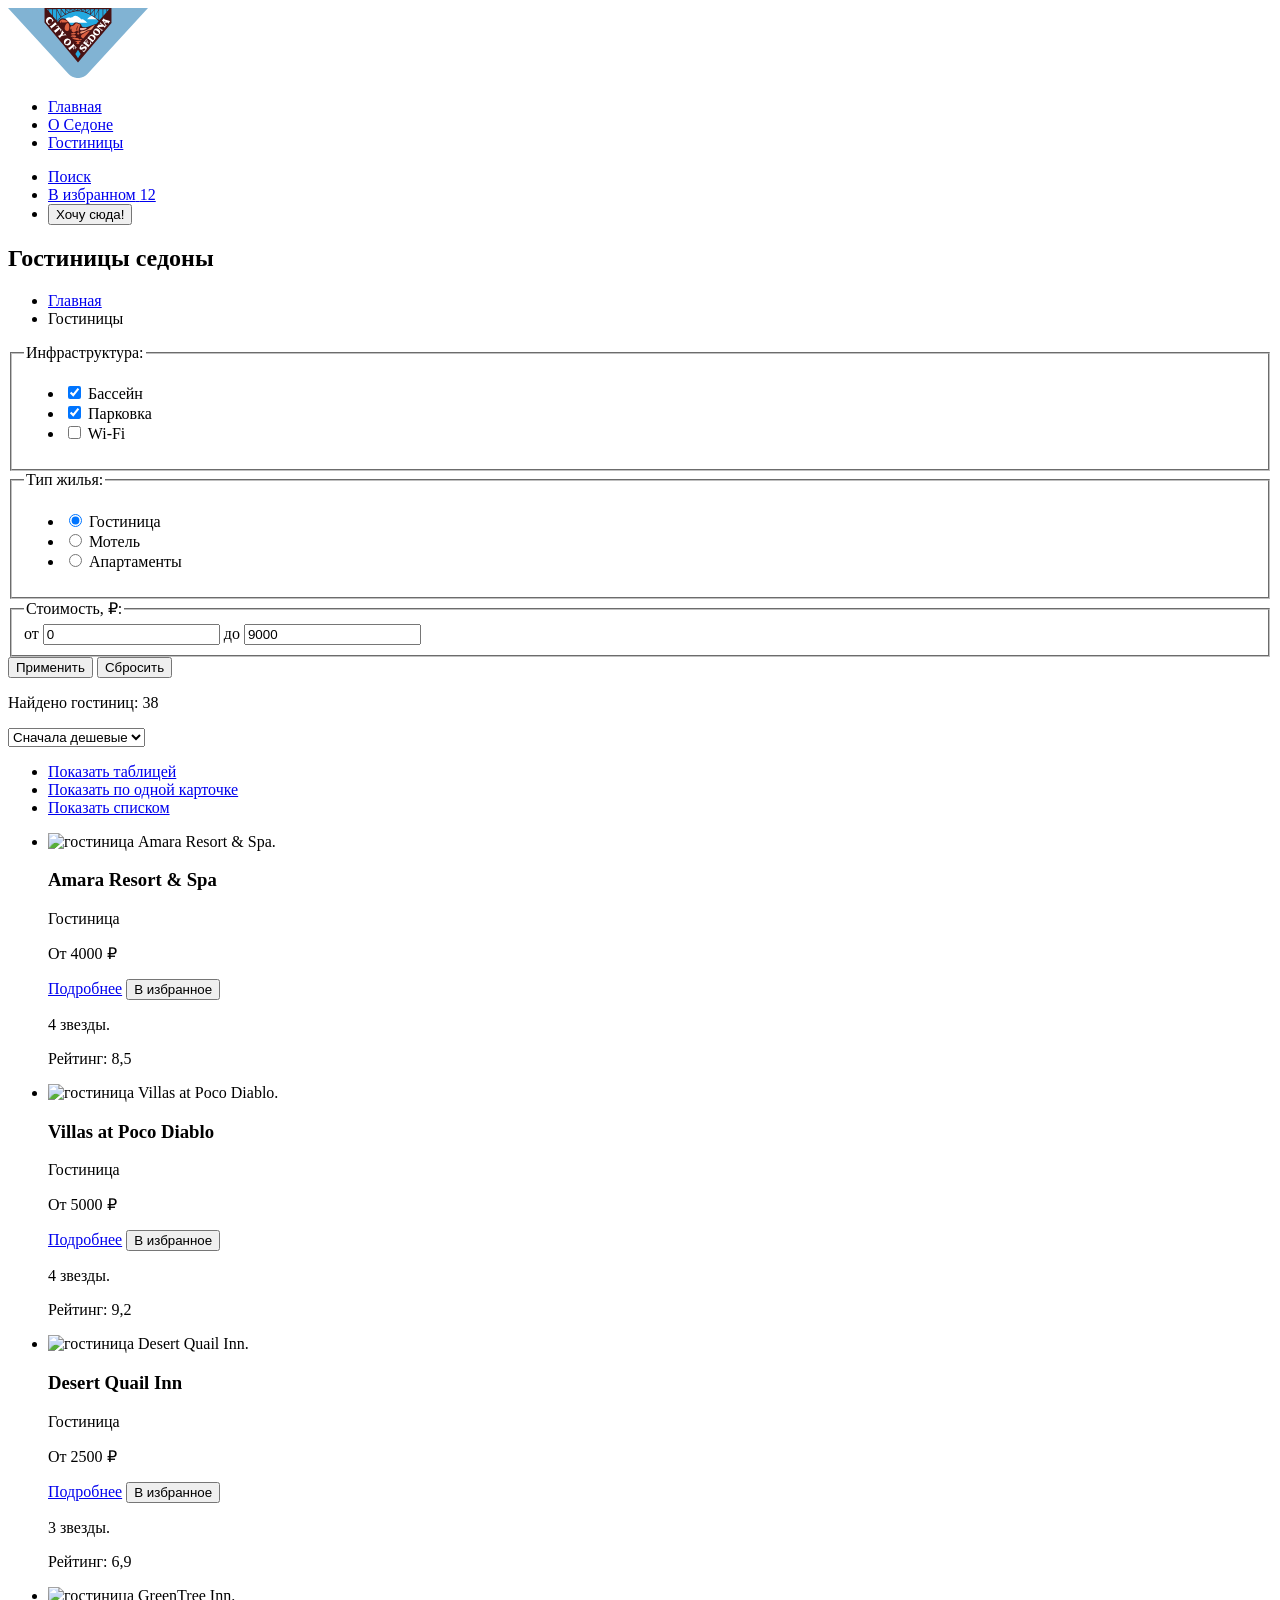
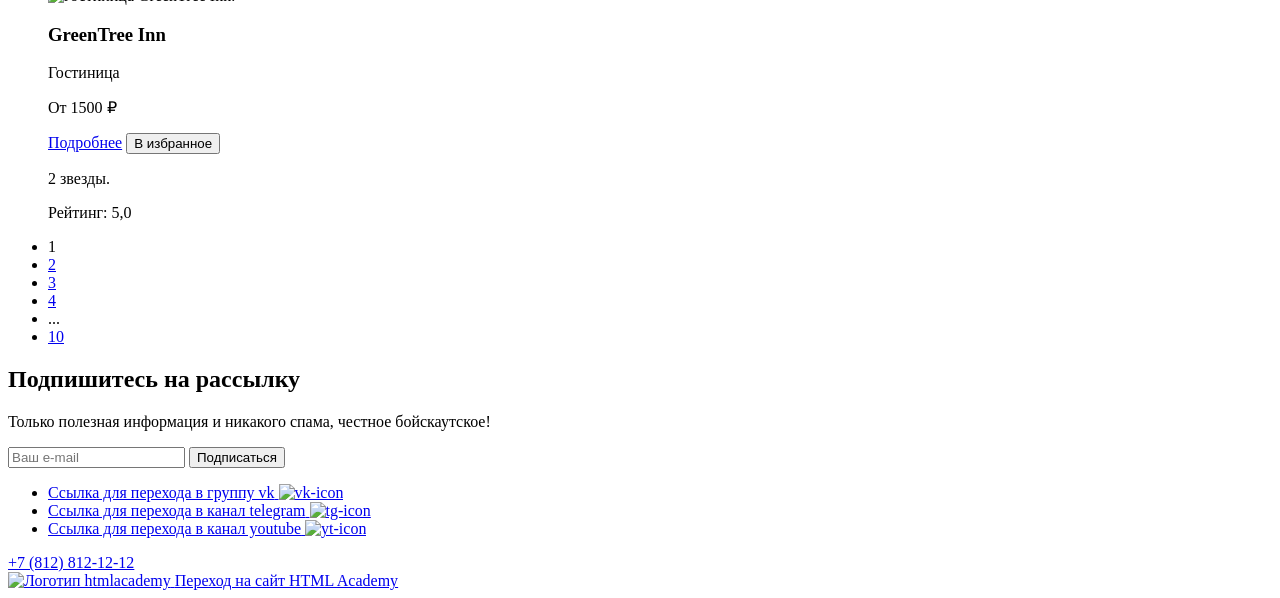
==== commit 42576011: "Разметка страницы  каталога" ====
--- a/catalog.html
+++ b/catalog.html
@@ -1,295 +1,268 @@
 <!DOCTYPE html>
-<html lang="ru">
-  <head>
-    <meta charset="utf-8">
-    <link rel="stylesheet" href="./styles/style.css">
-    <title>HTML Academy: Каталог</title>
-  </head>
-  <body>
-   <header class="page-header">
+<html lang="en">
+<head>
+  <meta charset="UTF-8">
+  <meta name="viewport" content="width=device-width, initial-scale=1.0">
+  <title>HTML Academy: Каталог</title>
+</head>
+<body>
+  <header class="page-header">
+      <a class="logo-site" href="#">
+        <img src="./images/svg/logo.svg" alt="Логотип Седона">
+      </a>
       <nav class="navigation">
-        <a class="page-header-logo" href="./index.html"><img src="./images/svg/logo.svg"  width="140" height="70" alt="Логотип сайта городка Седона"></a>
         <ul class="navigation-list">
-          <li class="navigation-item"><a class="navigation-link navigation-link-current" href="./index.html">Главная</a></li>
-          <li class="navigation-item"><a class="navigation-link" href="#">О Cедоне</a></li>
+          <li class="navigation-item"><a class="navigation-link" href="./index.html">Главная</a></li>
+          <li class="navigation-item"><a class="navigation-link" href="#">О Седоне</a></li>
           <li class="navigation-item"><a class="navigation-link" href="./catalog.html">Гостиницы</a></li>
         </ul>
-      </nav>
-      <nav class="navigation_user">
-        <ul class="navigation-list">
-          <li class="navigation_user_item">
+        <ul class="navigation-list navigation-user">
+          <li class="navigation-item">
             <a class="navigation-link-user search-icon" href="#">
               <span class="visually-hidden">Поиск</span>
             </a>
           </li>
-          <li class="navigation_user_item">
+          <li class="navigation-item">
             <a class="navigation-link-user favourite-icon" href="#">
-              <span class="visually-hidden">Избранные</span>
+              <span class="visually-hidden">В избранном</span>
               <span class="favourite-number">12</span>
             </a>
           </li>
-        </ul>
-        <button class="button-desired" type="button">Хочу сюда!</button>
+          <li navigation-item>
+            <button class="button-desired" type="button">Хочу сюда!</button>
+          </li>
+        </ul>
       </nav>
-    </header>
-
-    <main>
-      <section class="head-inner">
-        <h1 class="catalog-title">Гостиницы седоны</h1>
-        <ul class="catalog-navigation">
-          <li class="catalog-navigation-item">
-            <a class="catalog-navigation-link-home" href="index.html">
-              <span class="visually-hidden">Главная</span>
-            </a>
-          </li>
-          <li class="catalog-navigation-item">
-            <a class="catalog-navigation-link">Гостиницы</a>
-          </li>
-        </ul>
-        <form class="catalog-filter" action="#" method="get">
-          <fieldset class="catalog-filter-checkbox">
-            <legend class="catalog-filter-title">Инфраструктура:</legend>
-            <ul class="catalog-filter-list">
-              <li class="catalog-filter-item">
-                <label class="catalog-checked">
-                  <input class="visually-hidden filter-input" type="checkbox" name="infrastructure" checked value="pool">
-                  <span class="filter-label">Бассейн</span>
-                </label>
-              </li>
-              <li class="catalog-filter-item">
-                <label class="catalog-checked">
-                  <input class="visually-hidden filter-input" type="checkbox" name="infrastructure" checked value="parking">
-                  <span class="filter-label">Парковка</span>
-                </label>
-              </li>
-              <li class="catalog-filter-item">
-                <label class="catalog-check">
-                  <input class="visually-hidden filter-input" type="checkbox" name="infrastructure" value="wifi">
-                  <span class="filter-label">Wi-Fi</span>
-                </label>
-              </li>
-            </ul>
-          </fieldset>
-          <fieldset class="catalog-filter-radio">
-            <legend class="catalog-filter-title">Тип жилья:</legend>
-            <ul class="catalog-filter-list">
-              <li class="catalog-filter-item">
-                <label class="catalog-radios">
-                  <input class="visually-hidden filter-input" id="hotel-radio" name="type-radio" type="radio" checked value="Hotel">
-                  <span class="filter-label">Гостиница</span>
-                </label>
-              </li>
-              <li class="catalog-filter-item">
-                <label class="catalog-radio">
-                  <input class="visually-hidden filter-input" id="motel-radio" name="type-radio" type="radio" value="Motel">
-                  <span class="filter-label">Мотель</span>
-                </label>
-              </li>
-              <li class="catalog-filter-item">
-                <label class="catalog-radio">
-                  <input class="visually-hidden filter-input" id="apartments-radio" name="type-radio" type="radio" value="Apartments">
-                  <span class="filter-label">Апартаменты</span>
-                </label>
-              </li>
-            </ul>
-          </fieldset>
-          <fieldset class="catalog-filter-price">
-            <legend class="catalog-filter-title">Стоимость, <span>₽:</span></legend>
-            <div class="catalog-inputs">
-              <span class="from-to">от</span>
-                <input class="catalog-min" type="text" name="max-sum" value="0">
-                <span class="before-to">до</span>
-                <input class="catalog-max" type="text" name="min-sum" value="9000">
-              </div>
-              <div class="range-scale">
-                <div class="range-bar" style="left: 0; width: 226px;">
-                  <button class="range-toggle toggle-min" type="button">
-                    <span class="visually-hidden">Изменить минимальную цену.</span>
-                  </button>
-                  <button class="range-toggle toggle-max" type="button">
-                    <span class="visually-hidden">Изменить максимальную цену.</span>
-                  </button>
-                </div>
-              </div>
-          </fieldset>
-          <div class="catalog-buttons">
-            <button class="catalog-submit" type="submit">Применить</button>
-            <button class="catalog-reset" type="reset">Сбросить</button>
+  </header>
+  <main>
+    <section class="head-main">
+      <h1 class="catalog-title">Гостиницы седоны</h1>
+      <ul class="breadcrumbs">
+        <li class="breadcrumbs-item">
+          <a class="breadcrumbs-link-home" href="index.html"><span class="visually-hidden">Главная</span></a>
+        </li>
+        <li class="breadcrumbs-item">
+          <a class="breadcrumbs-link">Гостиницы</a>
+        </li>
+      </ul>
+      <form class="catalog-filter" action="https://echo.htmlacademy.ru/" method="get">
+        <fieldset class="catalog-filter-checkbox">
+        <legend class="catalog-filter-title">Инфраструктура:</legend>
+        <ul class="catalog-filter-list">
+          <li class="catalog-filter-item">
+            <label class="catalog-checked">
+              <input class="visually-hidden filter-input" type="checkbox" name="infrastructure" checked value="pool">
+              <span class="filter-label">Бассейн</span>
+            </label>
+          </li>
+          <li class="catalog-filter-item">
+            <label class="catalog-checked">
+              <input class="visually-hidden filter-input" type="checkbox" name="infrastructure" checked value="parking">
+              <span class="filter-label">Парковка</span>
+            </label>
+          </li>
+          <li class="catalog-filter-item">
+            <label class="catalog-check">
+              <input class="visually-hidden filter-input" type="checkbox" name="infrastructure" value="wifi">
+              <span class="filter-label">Wi-Fi</span>
+            </label>
+          </li>
+        </ul>
+        </fieldset>
+        <fieldset class="catalog-filter-radio">
+        <legend class="catalog-filter-title">Тип жилья:</legend>
+        <ul class="catalog-filter-list">
+          <li class="catalog-filter-item">
+            <label class="catalog-radios">
+              <input class="visually-hidden filter-input" id="hotel-radio" name="type-radio" type="radio" checked value="Hotel">
+              <span class="filter-label">Гостиница</span>
+            </label>
+          </li>
+          <li class="catalog-filter-item">
+            <label class="catalog-radio">
+              <input class="visually-hidden filter-input" id="motel-radio" name="type-radio" type="radio" value="Motel">
+              <span class="filter-label">Мотель</span>
+            </label>
+          </li>
+          <li class="catalog-filter-item">
+            <label class="catalog-radio">
+                <input class="visually-hidden filter-input" id="apartments-radio" name="type-radio" type="radio" value="Apartments">
+                <span class="filter-label">Апартаменты</span>
+              </label>
+          </li>
+        </ul>
+        </fieldset>
+        <fieldset class="catalog-filter-price">
+          <legend class="catalog-filter-title">Стоимость, <span>₽:</span></legend>
+          <div class="catalog-inputs">
+            <span class="from-to">от</span>
+            <input class="catalog-min" type="text" name="max-sum" value="0">
+            <span class="before-to">до</span>
+              <input class="catalog-max" type="text" name="min-sum" value="9000">
           </div>
-        </form>
-      </section>
-
-      <section class="inner-search">
-        <div class="class="search"">
-          <p class="found-hotel">Найдено гостиниц:
-            <span class="found-hotel"> 38</span>
-          </p>
-          <select class="select-control">
-            <option>Сначала дешевые</option>
-          </select>
-          <ul class="display-list">
-            <li class="display-item">
-              <a class="display-button current-button" href="#">
-                <span class="visually-hidden">Показать таблицей</span>
-              </a>
-            </li>
-            <li class="display-item">
-              <a class="display-button view-item" href="#">
-                <span class="visually-hidden">Показать по одной карточке</span>
-              </a>
-            </li>
-            <li class="display-item">
-              <a class="display-button view-list" href="#">
-                <span class="visually-hidden">Показать списком</span>
-              </a>
-            </li>
-          </ul>
+          <div class="range-scale"></div>
+        </fieldset>
+        <div class="catalog-buttons">
+          <button class="catalog-submit" type="submit">Применить</button>
+          <button class="catalog-reset" type="reset">Сбросить</button>
         </div>
-      </section>
-
+      </form>
+    </section>
+    <section class="inner-search">
+      <div class="search">
+        <p class="found-hotel">Найдено гостиниц:
+          <span class="found-hotel"> 38</span>
+        </p>
+        <select class="select-control">
+          <option>Сначала дешевые</option>
+        </select>
+        <ul class="display-list">
+          <li class="display-item">
+            <a class="display-button current-button" href="#">
+              <span class="visually-hidden">Показать таблицей</span>
+            </a>
+          </li>
+          <li class="display-item">
+            <a class="display-button view-item" href="#">
+              <span class="visually-hidden">Показать по одной карточке</span>
+            </a>
+          </li>
+          <li class="display-item">
+            <a class="display-button view-list" href="#">
+              <span class="visually-hidden">Показать списком</span>
+            </a>
+          </li>
+        </ul>
+      </div>
       <section class="product">
         <ul class="product-list">
           <li class="product-item">
-              <img class="product-img" src="images/hotel-1.jpg" alt="гостиница Amara Resort &amp; Spa.">
-              <div class="card-container">
-                <h3 class="product-title">Amara Resort &amp; Spa</h3>
-                <span class="type">Гостиница</span>
-                <p class="product-price">От 4000 ₽</p>
-                <a class="product-link-details" href="#">Подробнее</a>
-                <button class="product-button" type="button">В избранное</button>
-                <p class="catalog-hotel-stars four-stars">
-                  <span class="visually-hidden">4 звезды.</span>
-                </p>
-                <p class="catalog-hotel-raiting">Рейтинг: 8,5</p>
-              </div>
-            </li>
-            <li class="product-item">
-              <img class="product-img" src="images/hotel-2.jpg" alt="гостиница Villas at Poco Diablo.">
-              <div class="card-container">
-                <h3 class="product-title">Villas at Poco Diablo</h3>
-                <span class="type">Гостиница</span>
-                <p class="product-price">От 5000 ₽</p>
-                <a class="product-link-details" href="#">Подробнее</a>
-                <button class="product-button-favorite" type="button">В избранном</button>
-                <p class="catalog-hotel-stars four-stars">
-                  <span class="visually-hidden">4 звезды.</span>
-                </p>
-                <p class="catalog-hotel-raiting">Рейтинг: 9,2</p>
-              </div>
-            </li>
-            <li class="product-item">
-              <img class="product-img" src="images/hotel-3.jpg" alt="гостиница Desert Quail Inn.">
-              <div class="card-container">
-                <h3 class="product-title">Desert Quail Inn</h3>
-                <span class="type">Гостиница</span>
-                <p class="product-price">От 2500 ₽</p>
-                <a class="product-link-details" href="#">Подробнее</a>
-                <button class="product-button" type="button">В избранное</button>
-                <p class="catalog-hotel-stars tree-stars">
-                  <span class="visually-hidden">3 звезды.</span>
-                </p>
-                <p class="catalog-hotel-raiting">Рейтинг: 6,9</p>
-              </div>
-            </li>
-            <li class="product-item">
-              <img class="product-img" src="images/hotel-4.jpg" alt="гостиница GreenTree Inn.">
-              <div class="card-container">
-                <h3 class="product-title">GreenTree Inn</h3>
-                <span class="type">Гостиница</span>
-                <p class="product-price">От 1500 ₽</p>
-                <a class="product-link-details" href="#">Подробнее</a>
-                <button class="product-button" type="button">В избранное</button>
-                <p class="catalog-hotel-stars two-stars">
-                  <span class="visually-hidden">2 звезды.</span>
-                </p>
-                <p class="catalog-hotel-raiting">Рейтинг: 5,0</p>
-              </div>
-            </li>
+            <img class="product-img" src="#" alt="гостиница Amara Resort &amp; Spa.">
+            <div class="card-container">
+              <h3 class="product-title">Amara Resort &amp; Spa</h3>
+              <span class="type">Гостиница</span>
+              <p class="product-price">От 4000 ₽</p>
+              <a class="product-link-details" href="#">Подробнее</a>
+              <button class="product-button" type="button">В избранное</button>
+              <p class="catalog-hotel-stars four-stars">
+                <span class="visually-hidden">4 звезды.</span>
+              </p>
+              <p class="catalog-hotel-raiting">Рейтинг: 8,5</p>
+            </div>
+          </li>
+          <li class="product-item">
+            <img class="product-img" src="#" alt="гостиница Villas at Poco Diablo.">
+            <div class="card-container">
+              <h3 class="product-title">Villas at Poco Diablo</h3>
+              <span class="type">Гостиница</span>
+              <p class="product-price">От 5000 ₽</p>
+              <a class="product-link-details" href="#">Подробнее</a>
+              <button class="product-button" type="button">В избранное</button>
+              <p class="catalog-hotel-stars four-stars">
+                <span class="visually-hidden">4 звезды.</span>
+              </p>
+              <p class="catalog-hotel-raiting">Рейтинг: 9,2</p>
+          </li>
+          <li class="product-item">
+            <img class="product-img" src="#" alt="гостиница Desert Quail Inn.">
+            <div class="card-container">
+              <h3 class="product-title">Desert Quail Inn</h3>
+              <span class="type">Гостиница</span>
+              <p class="product-price">От 2500 ₽</p>
+              <a class="product-link-details" href="#">Подробнее</a>
+              <button class="product-button" type="button">В избранное</button>
+              <p class="catalog-hotel-stars four-stars">
+                <span class="visually-hidden">3 звезды.</span>
+              </p>
+              <p class="catalog-hotel-raiting">Рейтинг: 6,9</p>
+          </li>
+          <li class="product-item">
+            <img class="product-img" src="#" alt="гостиница GreenTree Inn.">
+            <div class="card-container">
+              <h3 class="product-title">GreenTree Inn</h3>
+              <span class="type">Гостиница</span>
+              <p class="product-price">От 1500 ₽</p>
+              <a class="product-link-details" href="#">Подробнее</a>
+              <button class="product-button" type="button">В избранное</button>
+              <p class="catalog-hotel-stars four-stars">
+                <span class="visually-hidden">2 звезды.</span>
+              </p>
+              <p class="catalog-hotel-raiting">Рейтинг: 5,0</p>
+          </li>
         </ul>
       </section>
-
       <section class="pagination-block">
         <ul class="pagination">
           <li class="pagination-item">
-              <a class="pagination-link-current">1</a>
-            </li>
-
-            <li class="pagination-item">
-              <a class="pagination-link" href="#">2</a>
-            </li>
-
-            <li class="pagination-item">
-              <a class="pagination-link" href="#">3</a>
-            </li>
-
-            <li class="pagination-item">
-              <a class="pagination-link" href="#">4</a>
-            </li>
-
-            <li class="pagination-item">
-              <a class="pagination-link-next">...</a>
-            </li>
-
-            <li class="pagination-item">
-              <a class="pagination-link" href="#">10</a>
-            </li>
+            <a class="pagination-link-current">1</a>
+          </li>
+
+          <li class="pagination-item">
+            <a class="pagination-link" href="#">2</a>
+          </li>
+
+          <li class="pagination-item">
+            <a class="pagination-link" href="#">3</a>
+          </li>
+
+          <li class="pagination-item">
+            <a class="pagination-link" href="#">4</a>
+          </li>
+
+          <li class="pagination-item">
+            <a class="pagination-link-next">...</a>
+          </li>
+
+          <li class="pagination-item">
+            <a class="pagination-link" href="#">10</a>
+          </li>
         </ul>
       </section>
-
-      <section>
-        <div class="subscribe sub-img">
-          <div class="subscribe-block">
-            <h2 class="header-block-two">Подпишитесь на рассылку</h2>
-            <p class="description-block">
-              Только полезная информация и никакого спама,<br> честное бойскаутское!
-            </p>
-            <form class="subscribe-form" action="#" method="post">
-              <input class="subscribe-field" type="email" placeholder="Ваш e-mail">
-                <button class="subscribe-button" type="submit">Подписаться</button>
-              </form>
-          </div>
-        </div>
-      </section>
-    </main>
-
-    <footer class="footer">
-      <div class="social-container">
-        <ul class="social-list">
-          <li class="social-item">
-            <a class="social-link" href="https://vk.com/htmlacademy" target="_blank"
-              title="Группа вконтакте htmlacademy">
-              <span class="visually-hidden">В Котакте</span>
-              <img src="./images/svg/social-vk.svg" alt="vk-icon">
-            </a>
-          </li>
-
-          <li class="social-item">
-            <a class="social-link" href="https://t.me/htmlacademy " target="_blank" title="Телеграм канал htmlacademy">
-              <span class="visually-hidden">Telegram</span>
-              <img src="./images/svg/social-telegram.svg" alt="tg-icon">
-            </a>
-          </li>
-
-          <li class="social-item">
-            <a class="social-link" href="https://www.youtube.com/user/htmlacademyru" target="_blank"
-              title="Ютуб канал htmlacademy">
-              <span class="visually-hidden">Youtube</span>
-              <img src="./images/svg/social-youtube.svg" alt="yt-icon">
-            </a>
-          </li>
-        </ul>
-
-        <div class="footer-contact-number">
-          <a href="tel:88128121212" class="footer-number">+7 (812) 812-12-12</a>
-        </div>
-
-        <div class="footer-contact-logo">
-          <a class="page-footer-contact-logo-htmlacademy" href="https://htmlacademy.ru/">
-            <img class="contact-logo" src="./images/svg/htmlacademy.svg" width="115" height="33" alt="Логотип htmlacademy">
-            <span class="visually-hidden">Переход на сайт HTML Academy</span>
+    </section>
+    <section class="subscribe">
+      <div class="subscribe-block">
+        <h2 class="header-block-two">Подпишитесь на рассылку</h2>
+        <p class="description-block">Только полезная информация и никакого спама, честное бойскаутское!</p>
+        <form class="subscribe-form" action="https://echo.htmlacademy.ru/" method="post">
+          <input class="subscribe-field" type="email" placeholder="Ваш e-mail" name="email">
+            <button class="subscribe-button" type="submit">Подписаться</button>
+          </form>
+      </div>
+    </section>
+  </main>
+  <footer class="main-footer">
+    <div class="social-container">
+      <ul class="social-list">
+        <li class="social-item">
+          <a class="social-link" href="https://vk.com/htmlacademy" target="_blank" title="Группа вконтакте htmlacademy">
+            <span class="visually-hidden">Ссылка для перехода в группу vk</span>
+            <img src="#" alt="vk-icon">
           </a>
-        </div>
-      </div>
-    </footer>
-  </body>
+        </li>
+        <li class="social-item">
+          <a class="social-link" href="https://t.me/htmlacademy " target="_blank" title="Телеграм канал htmlacademy">
+            <span class="visually-hidden">Ссылка для перехода в канал telegram</span>
+            <img src="#" alt="tg-icon">
+          </a>
+        </li>
+        <li class="social-item">
+          <a class="social-link" href="https://www.youtube.com/user/htmlacademyru" target="_blank"
+            title="Ютуб канал htmlacademy">
+            <span class="visually-hidden">Ссылка для перехода в канал youtube</span>
+            <img src="#" alt="yt-icon">
+          </a>
+        </li>
+      </ul>
+      <div class="footer-contact-number">
+        <a href="tel:88128121212" class="footer-number">+7 (812) 812-12-12</a>
+      </div>
+      <div class="footer-contact-logo">
+        <a class="page-footer-contact-logo-htmlacademy" href="https://htmlacademy.ru/">
+          <img class="contact-logo" src="#" width="115" height="33" alt="Логотип htmlacademy">
+          <span class="visually-hidden">Переход на сайт HTML Academy</span>
+        </a>
+      </div>
+    </div>
+  </footer>
+</body>
 </html>
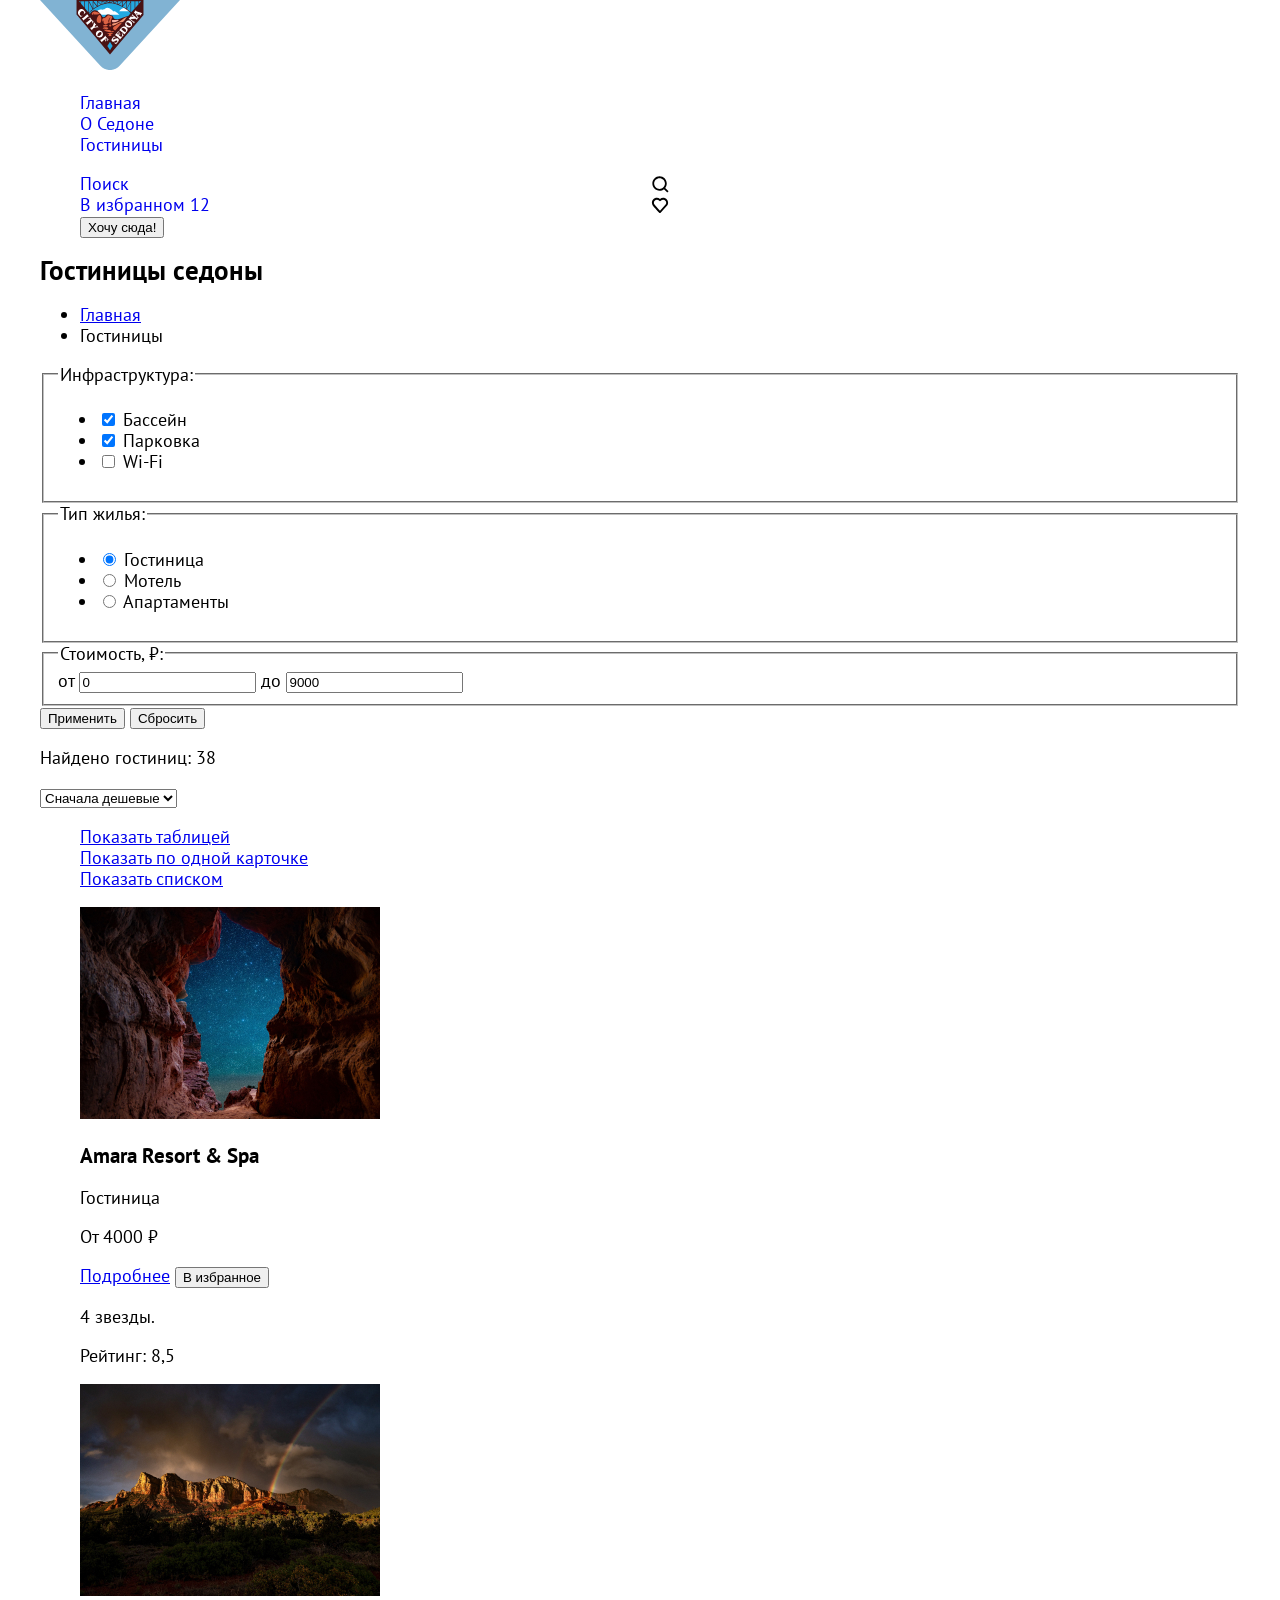
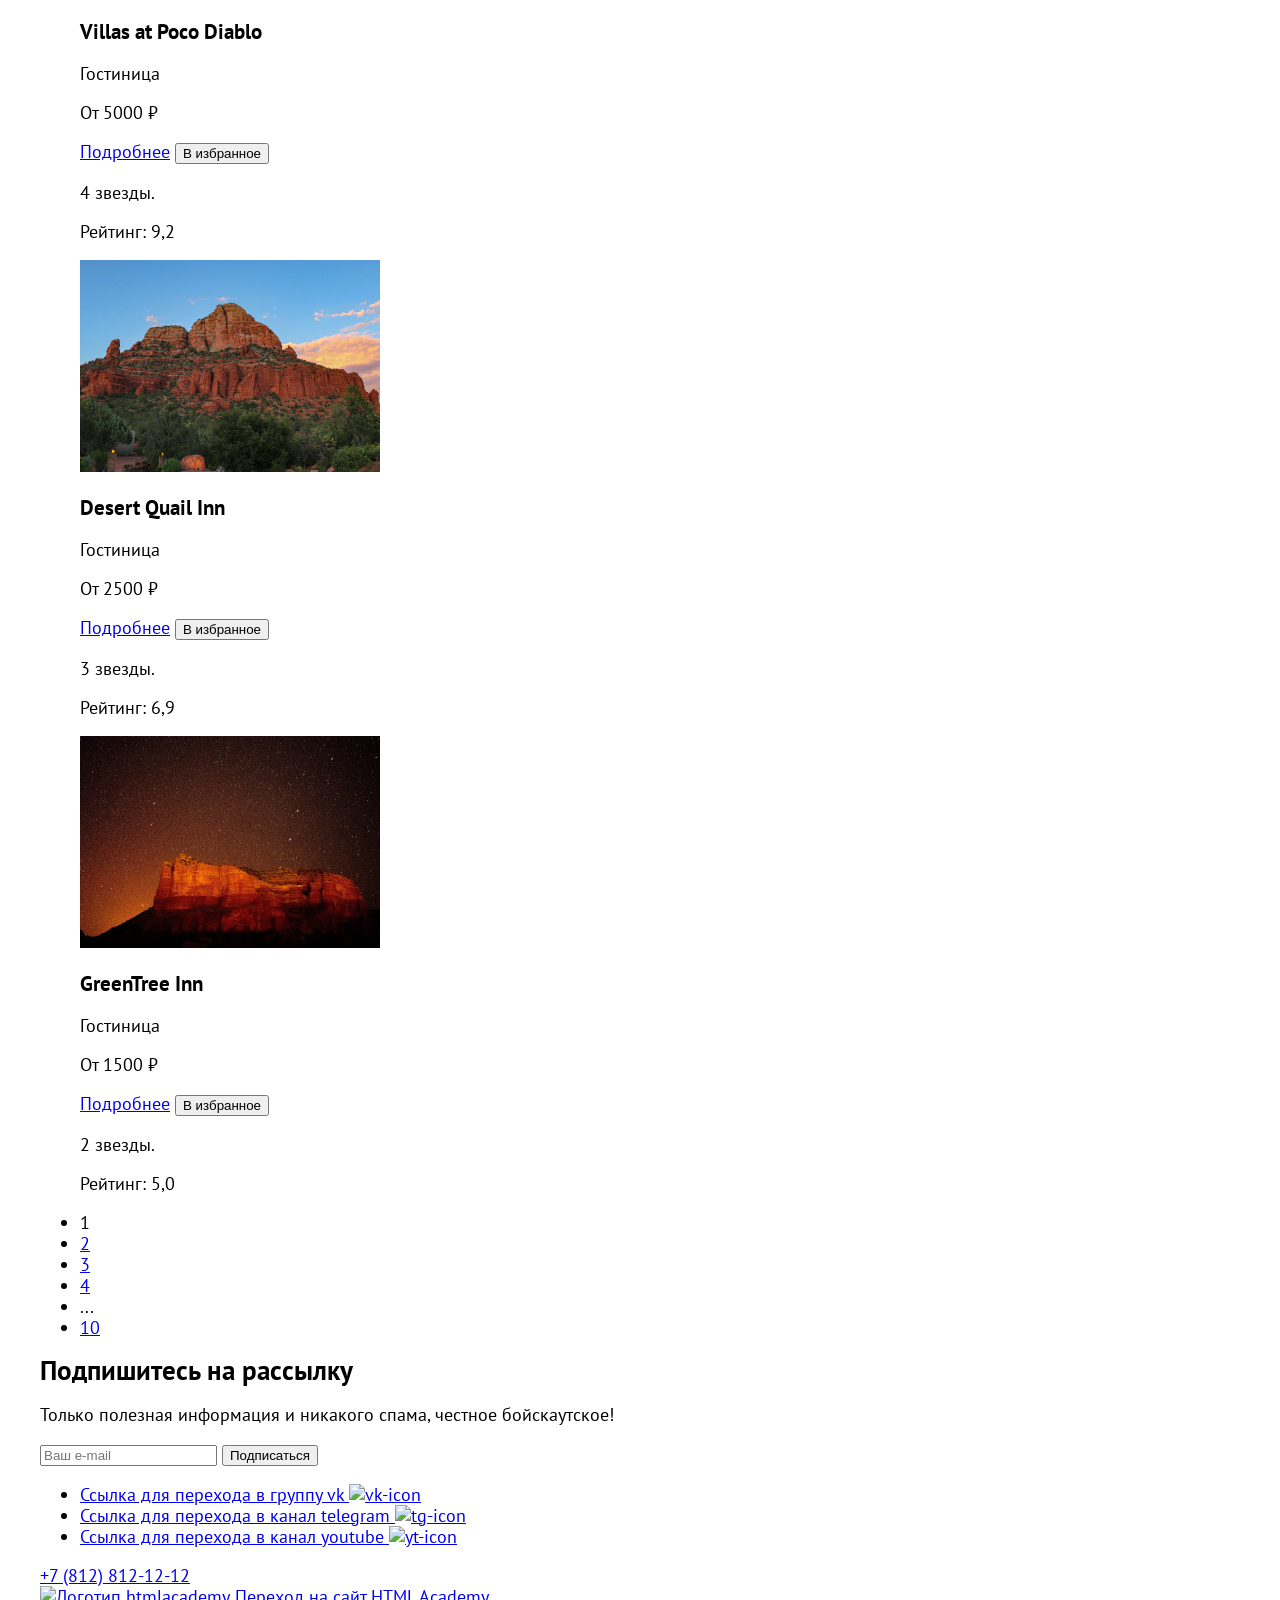
==== commit 289a6472: "Добавлекны изображения на страницы" ====
--- a/catalog.html
+++ b/catalog.html
@@ -3,11 +3,12 @@
 <head>
   <meta charset="UTF-8">
   <meta name="viewport" content="width=device-width, initial-scale=1.0">
+  <link rel="stylesheet" href="./styles/style.css">
   <title>HTML Academy: Каталог</title>
 </head>
 <body>
   <header class="page-header">
-      <a class="logo-site" href="#">
+      <a class="logo-site" href="./index.html">
         <img src="./images/svg/logo.svg" alt="Логотип Седона">
       </a>
       <nav class="navigation">
@@ -137,7 +138,7 @@
       <section class="product">
         <ul class="product-list">
           <li class="product-item">
-            <img class="product-img" src="#" alt="гостиница Amara Resort &amp; Spa.">
+            <img class="product-img" src="./images/hotel-1.jpg" alt="гостиница Amara Resort &amp; Spa.">
             <div class="card-container">
               <h3 class="product-title">Amara Resort &amp; Spa</h3>
               <span class="type">Гостиница</span>
@@ -151,7 +152,7 @@
             </div>
           </li>
           <li class="product-item">
-            <img class="product-img" src="#" alt="гостиница Villas at Poco Diablo.">
+            <img class="product-img" src="./images/hotel-2.jpg" alt="гостиница Villas at Poco Diablo.">
             <div class="card-container">
               <h3 class="product-title">Villas at Poco Diablo</h3>
               <span class="type">Гостиница</span>
@@ -164,7 +165,7 @@
               <p class="catalog-hotel-raiting">Рейтинг: 9,2</p>
           </li>
           <li class="product-item">
-            <img class="product-img" src="#" alt="гостиница Desert Quail Inn.">
+            <img class="product-img" src="./images/hotel-3.jpg" alt="гостиница Desert Quail Inn.">
             <div class="card-container">
               <h3 class="product-title">Desert Quail Inn</h3>
               <span class="type">Гостиница</span>
@@ -177,7 +178,7 @@
               <p class="catalog-hotel-raiting">Рейтинг: 6,9</p>
           </li>
           <li class="product-item">
-            <img class="product-img" src="#" alt="гостиница GreenTree Inn.">
+            <img class="product-img" src="./images/hotel-4.jpg" alt="гостиница GreenTree Inn.">
             <div class="card-container">
               <h3 class="product-title">GreenTree Inn</h3>
               <span class="type">Гостиница</span>
--- a/styles/style.css
+++ b/styles/style.css
@@ -0,0 +1,72 @@
+/* шрифты */
+
+@font-face {
+  font-family: "PT Sans";
+  font-weight: 400;
+  font-style: normal;
+  src: url("../fonts/ptsans-400.woff2") format("woff2");
+  font-display: swap;
+}
+@font-face {
+  font-family: "PT Sans";
+  font-weight: 700;
+  font-style: normal;
+  src: url("../fonts/ptsans-700.woff2") format("woff2");
+  font-display: swap;
+}
+
+body {
+  width: 1200px;
+  min-height: 100%;
+  margin: 0 auto;
+  font-family: "PT Sans", sans-serif;
+  font-weight: 400;
+  font-size: 18px;
+  line-height: 21px;
+  color: #000000;
+  background-color: #FFFFFF;
+}
+
+/* Шапка */
+
+.navigation-list {
+  list-style-type: none;
+}
+
+.navigation-link{
+  text-decoration: none;
+}
+
+.navigation-link-user {
+  text-decoration: none;
+  background-size: 18px 18px;
+  background-repeat: no-repeat;
+  background-position: center;
+}
+
+.search-icon {
+  background-image: url("../images/svg/search.svg");
+  display: block;
+}
+
+.favourite-icon {
+  background-image: url("../images/svg/heart.svg");
+  display: block;
+}
+
+.hero {
+  background-color: #688fa9;
+}
+
+.logo {
+  display: block;
+  margin: 0 auto;
+}
+
+.service-list {
+  list-style-type: none;
+}
+
+.product-list, .display-list {
+  list-style: none;
+}
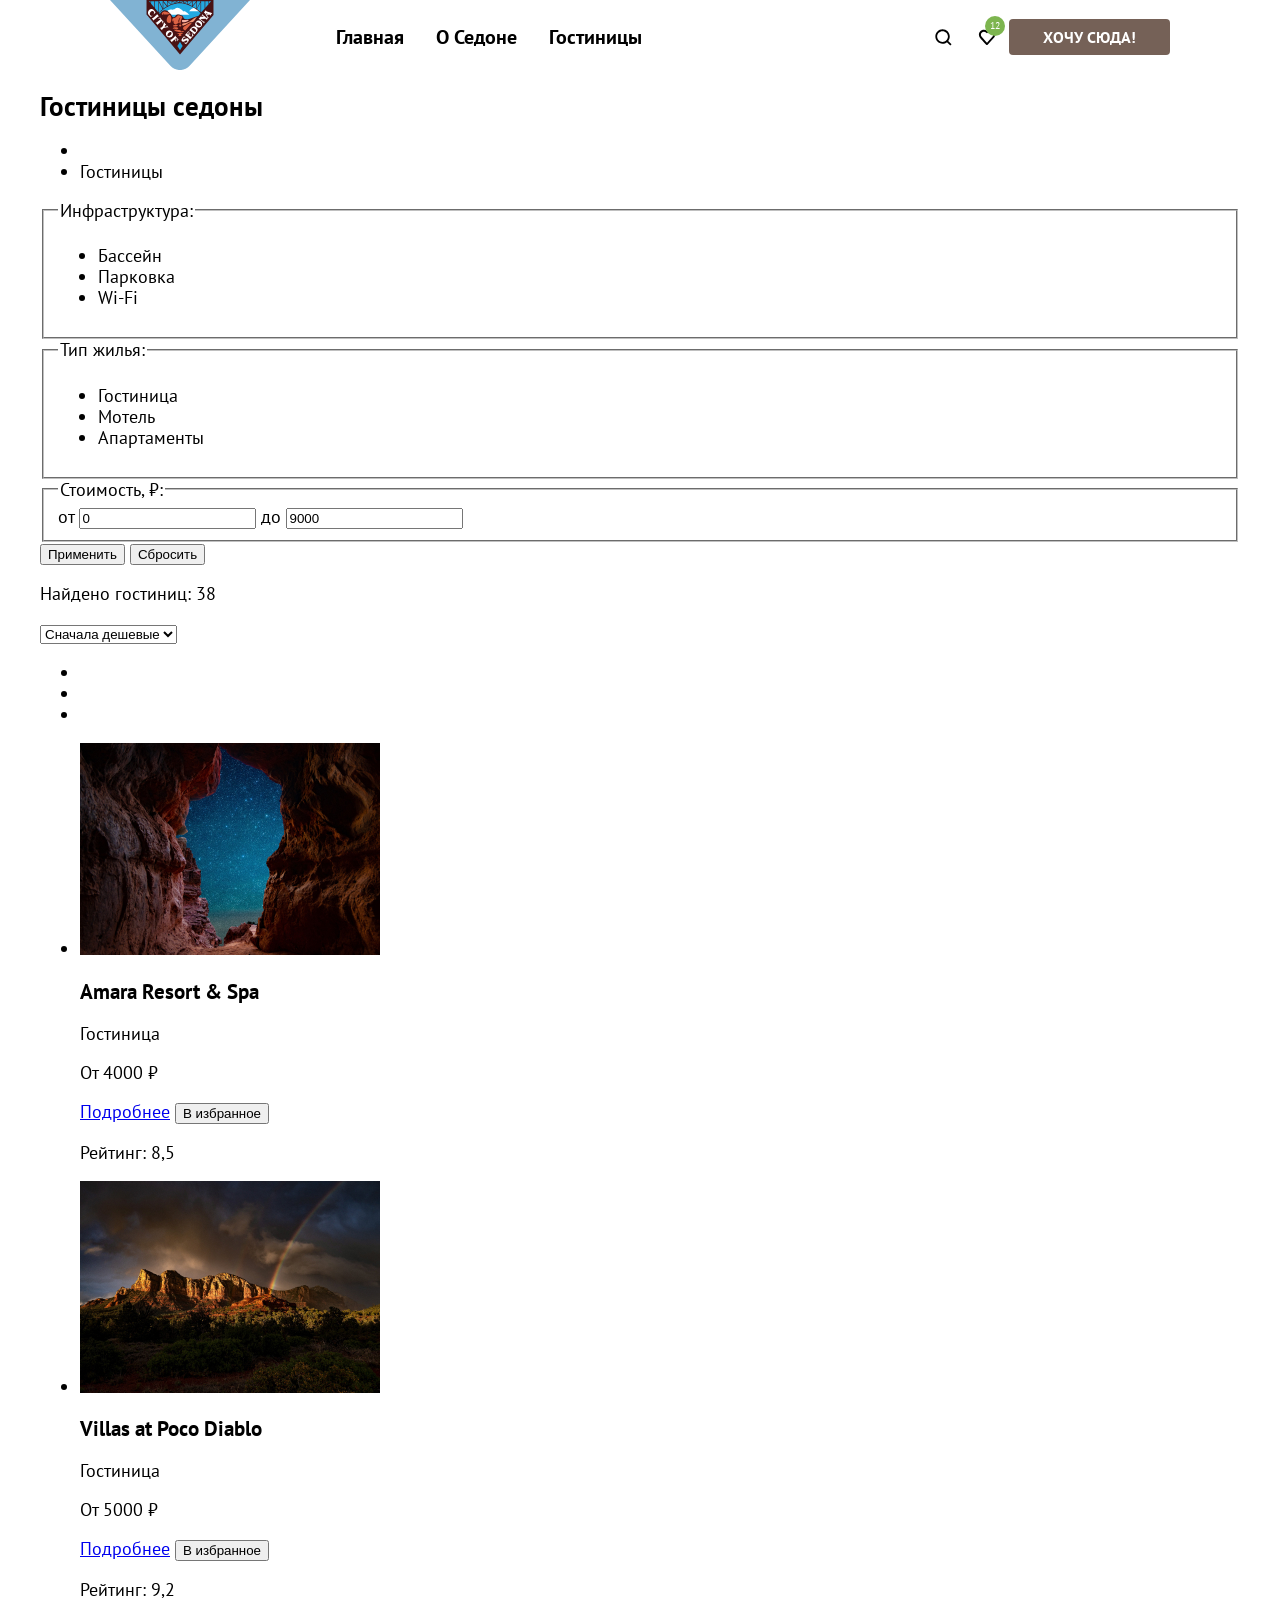
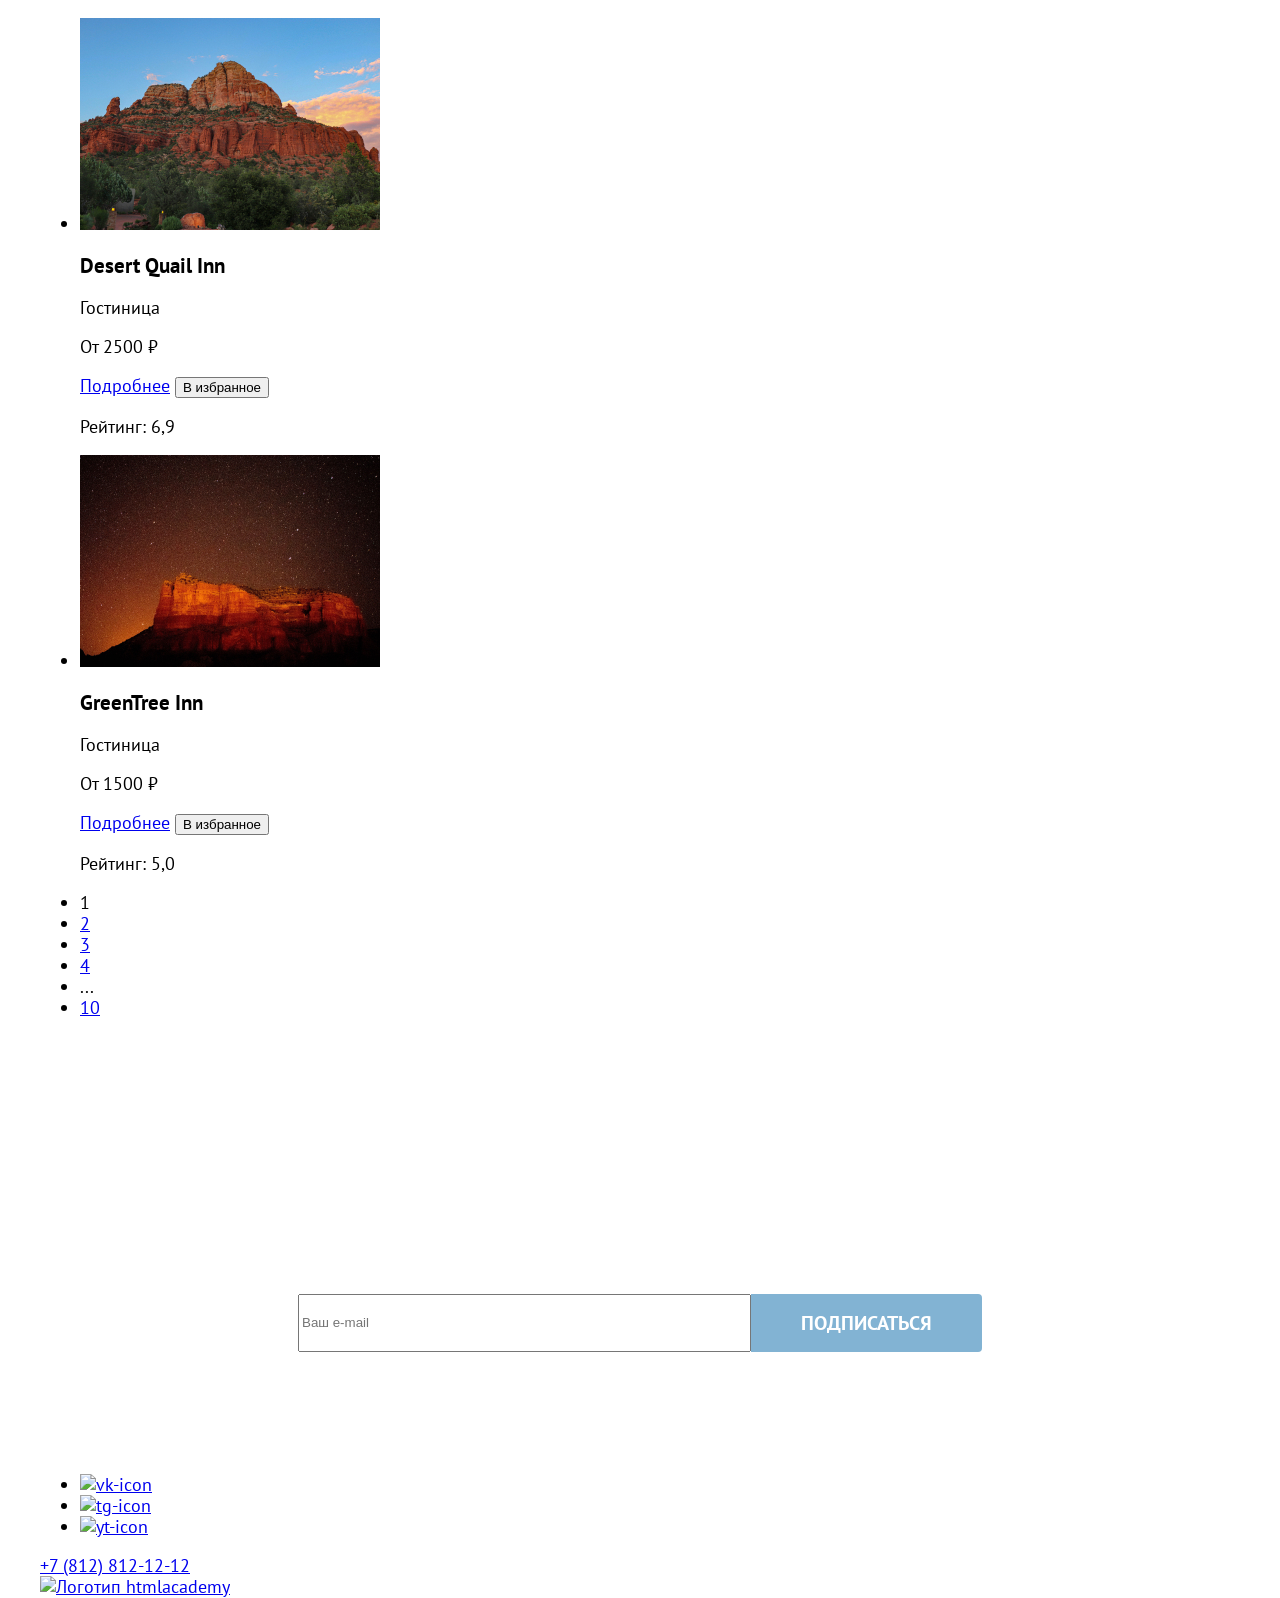
==== commit 241f0fec: "Сетка главной страницы" ====
--- a/catalog.html
+++ b/catalog.html
@@ -8,32 +8,42 @@
 </head>
 <body>
   <header class="page-header">
-      <a class="logo-site" href="./index.html">
-        <img src="./images/svg/logo.svg" alt="Логотип Седона">
-      </a>
-      <nav class="navigation">
+    <nav class="nav">
+      <div class="navigation">
+        <a class="logo-site" href="./index.html">
+          <img class="logo-site" width="140" height="70"  src="./images/svg/logo.svg" alt="Логотип сайта Седона">
+        </a>
         <ul class="navigation-list">
-          <li class="navigation-item"><a class="navigation-link" href="./index.html">Главная</a></li>
-          <li class="navigation-item"><a class="navigation-link" href="#">О Седоне</a></li>
-          <li class="navigation-item"><a class="navigation-link" href="./catalog.html">Гостиницы</a></li>
-        </ul>
-        <ul class="navigation-list navigation-user">
           <li class="navigation-item">
-            <a class="navigation-link-user search-icon" href="#">
-              <span class="visually-hidden">Поиск</span>
-            </a>
+            <a class="navigation-link current-link" href="./index.html">Главная</a>
           </li>
           <li class="navigation-item">
-            <a class="navigation-link-user favourite-icon" href="#">
-              <span class="visually-hidden">В избранном</span>
-              <span class="favourite-number">12</span>
-            </a>
-          </li>
-          <li navigation-item>
-            <button class="button-desired" type="button">Хочу сюда!</button>
-          </li>
-        </ul>
-      </nav>
+            <a class="navigation-link" href="#">О Седоне</a>
+          </li>
+          <li class="navigation-item">
+            <a class="navigation-link" href="./catalog.html">Гостиницы</a>
+          </li>
+        </ul>
+      </div>
+
+      <ul class="navigation-list navigation-user">
+        <li class="navigation-item">
+          <a class="navigation-link-user search-icon" href="#">
+            <span class="visually-hidden">Поиск</span>
+          </a>
+        </li>
+        <li class="navigation-item">
+          <a class="navigation-link-user favourite-icon" href="#">
+            <span class="visually-hidden">В избранном</span>
+            <span class="favourite-number">12</span>
+          </a>
+        </li>
+        <li navigation-item>
+          <button class="button-desired" type="button">Хочу сюда!</button>
+        </li>
+      </ul>
+
+    </nav>
   </header>
   <main>
     <section class="head-main">
--- a/styles/style.css
+++ b/styles/style.css
@@ -25,19 +25,115 @@
   line-height: 21px;
   color: #000000;
   background-color: #FFFFFF;
-}
-
+  display: flex;
+  flex-direction: column;
+}
+
+.visually-hidden {
+  display: none;
+}
+
+.button-desired {
+  text-align: center;
+  font-family: PT Sans;
+  font-size: 16px;
+  font-style: normal;
+  font-weight: 700;
+  line-height: 20px;
+  text-transform: uppercase;
+  background: #756157;
+  color: #ffffff;
+  padding: 8px 34px;
+  border: none;
+  text-decoration: none;
+  border-radius: 4px;
+}
+
+.button-search {
+  text-align: center;
+  background: #756157;
+  border-radius: 4px;
+  padding: 8px 50px;
+  text-decoration: none;
+  font-weight: 700;
+  font-size: 20px;
+  line-height: 36px;
+  text-transform: uppercase;
+  color: #ffffff;
+  display: block;
+  margin: 54px auto 0;
+  width: 276px;
+}
+
+.subscribe-button {
+  text-align: center;
+  font-family: PT Sans;
+  font-size: 20px;
+  font-style: normal;
+  font-weight: 700;
+  width: 232px;
+  text-decoration: none;
+  text-transform: uppercase;
+  line-height: 36px;
+  padding: 8px 50px;
+  color: #fff;
+  background-color: #82B3D3;
+  border-radius: 0 4px 4px 0;
+  margin: 0;
+  border: none;
+}
 /* Шапка */
+.nav {
+  display: flex;
+  justify-content: space-between;
+  padding: 0 70px;
+}
+
+.navigation {
+  display: flex;
+  text-align: center;
+  gap: 30px;
+}
 
 .navigation-list {
   list-style-type: none;
-}
-
-.navigation-link{
-  text-decoration: none;
-}
+  display: flex;
+  font-weight: 700;
+  font-size: 20px;
+  line-height: 24px;
+  text-align: center;
+  align-items: center;
+  text-transform: capitalize;
+  margin: 0;
+}
+
+.navigation-link {
+  position: relative;
+  color: #000000;
+  text-decoration: none;
+  max-height: 64px;
+  padding: 20px 16px;
+  margin: 0;
+}
+
+/* оставим на попозже */
+/* .current-link::after {
+  position: absolute;
+  content: "";
+  width: 68px;
+  top: 43px;
+  left: 16px;
+  right: 16px;
+  bottom: -1px;
+  height: 2px;
+  background: #756257;
+} */
+
 
 .navigation-link-user {
+  position: relative;
+  height: 64px;
+  width: 44px;
   text-decoration: none;
   background-size: 18px 18px;
   background-repeat: no-repeat;
@@ -54,8 +150,38 @@
   display: block;
 }
 
+.favourite-number {
+  position: absolute;
+  left: 20px;
+  top: 11px;
+  padding: 5px;
+  font-weight: 400;
+  font-size: 10px;
+  font-style: normal;
+  line-height: 10px;
+  color: #ffffff;
+  background-color: #7db54f;
+  border-radius: 10px;
+  max-width: 50px;
+}
+/* Основной блок */
+
+.main-index {
+  /* display: flex;
+  flex-direction: column; */
+  flex-grow: 1;
+}
+
+/* Приветствие */
+
 .hero {
+  background-image: url(../images/svg/curtain.svg),
+                    url(../images/index-background.jpg);
   background-color: #688fa9;
+  background-repeat: no-repeat;
+  background-position: bottom, center;
+  background-size: contain, cover;
+  padding: 51px 0 82px;
 }
 
 .logo {
@@ -63,10 +189,193 @@
   margin: 0 auto;
 }
 
+/*   */
+
+.header-block {
+  font-weight: 700;
+  font-size: 30px;
+  line-height: 36px;
+  text-transform: uppercase;
+  text-align: center;
+  width: 620px;
+  margin: 0 auto;
+  margin-bottom: 25px;
+  margin-top: 69px;
+}
+
+.description-block {
+  width: 660px;
+  margin: 0 auto;
+  text-align: center;
+  font-weight: 400;
+  font-size: 22px;
+  line-height: 26px;
+  margin-bottom: 69px;
+}
+
+.advantages-list {
+  list-style-type: none;
+  margin: 0;
+  padding: 0;
+  display: flex;
+  flex-wrap: wrap;
+}
+
+.advantages-item_pictures {
+  display: flex;
+  height: 385px;
+}
+
+.advantages-item_pictures .advantages-text {
+  background-color: #82b3d3;
+  color: #ffffff;
+}
+
+.advantages-item {
+  width: 400px;
+  height: 385px;
+}
+
+.advantages-text {
+  padding: 112px 85px;
+  text-align: center;
+}
+
+.light-blue {
+  background-color: rgba(131, 179, 211, 0.2);
+}
+
+.advantages-heading {
+  font-weight: 700;
+  font-size: 24px;
+  line-height: 28px;
+  text-transform: uppercase;
+}
+
+.divider {
+  width: 60px;
+  height: 2px;
+  background-color: rgba(0, 0, 0, 0.3);
+  margin: 0 auto;
+}
+
+.description {
+  font-weight: 400;
+  font-size: 18px;
+  line-height: 21px;
+}
+
+/* advantages-block-welcome */
+
+.advantages-block {
+  font-weight: 700;
+  font-size: 30px;
+  line-height: 36px;
+  text-align: center;
+  padding: 69px 270px;
+  margin-bottom: 21px;
+}
+
+.advantages-block-welcome {
+  padding: 64px 0;
+}
+
+.header-block-two {
+  width: 505px;
+  font-weight: 700;
+  font-size: 30px;
+  line-height: 36px;
+  text-transform: uppercase;
+  margin: 0 auto;
+  text-align: center;
+  margin-bottom: 20px;
+}
+
+.description-block {
+  font-weight: 400;
+  font-size: 22px;
+  margin: 0 auto;
+}
+
+/* Сервис */
+
 .service-list {
   list-style-type: none;
-}
-
-.product-list, .display-list {
-  list-style: none;
-}
+  display: flex;
+  margin: 0;
+  padding: 0;
+}
+
+.service-item {
+  width: 400px;
+  height: 385px;
+}
+
+.service-block {
+  padding: 80px 85px;
+  text-align: center;
+}
+
+.service-heading {
+  font-weight: 700;
+  font-size: 24px;
+  line-height: 28px;
+  text-transform: uppercase;
+}
+
+.description {
+  font-weight: 400;
+  font-size: 18px;
+  line-height: 21px;
+}
+
+.interested_block {
+  width: 592px;
+  height: 214px;
+  margin: 96px auto;
+}
+
+.interested-block-two {
+  font-weight: 700;
+  font-size: 30px;
+  line-height: 36px;
+  text-transform: uppercase;
+  text-align: center;
+}
+
+/* Подписи */
+
+.sub-img {
+  background-color: #82B3D3;
+  background-image: url("../images/subscribe.png");
+  background-repeat: no-repeat;
+  background-size: cover;
+}
+
+.subscribe {
+  padding: 96px 258px 104px;
+  text-align: center;
+  color: #ffffff;
+}
+
+.subscribe-block {
+  display: flex;
+  flex-direction: column;
+  align-items: center;
+}
+
+.subscribe-form {
+  display: flex;
+  width: 684px;
+  /* justify-content: center; */
+  margin: 0 auto;
+}
+
+.subscribe-field {
+  width: 452px;
+  height: 52px;
+}
+
+.subscribe .description-block {
+  margin-bottom: 54px;
+}
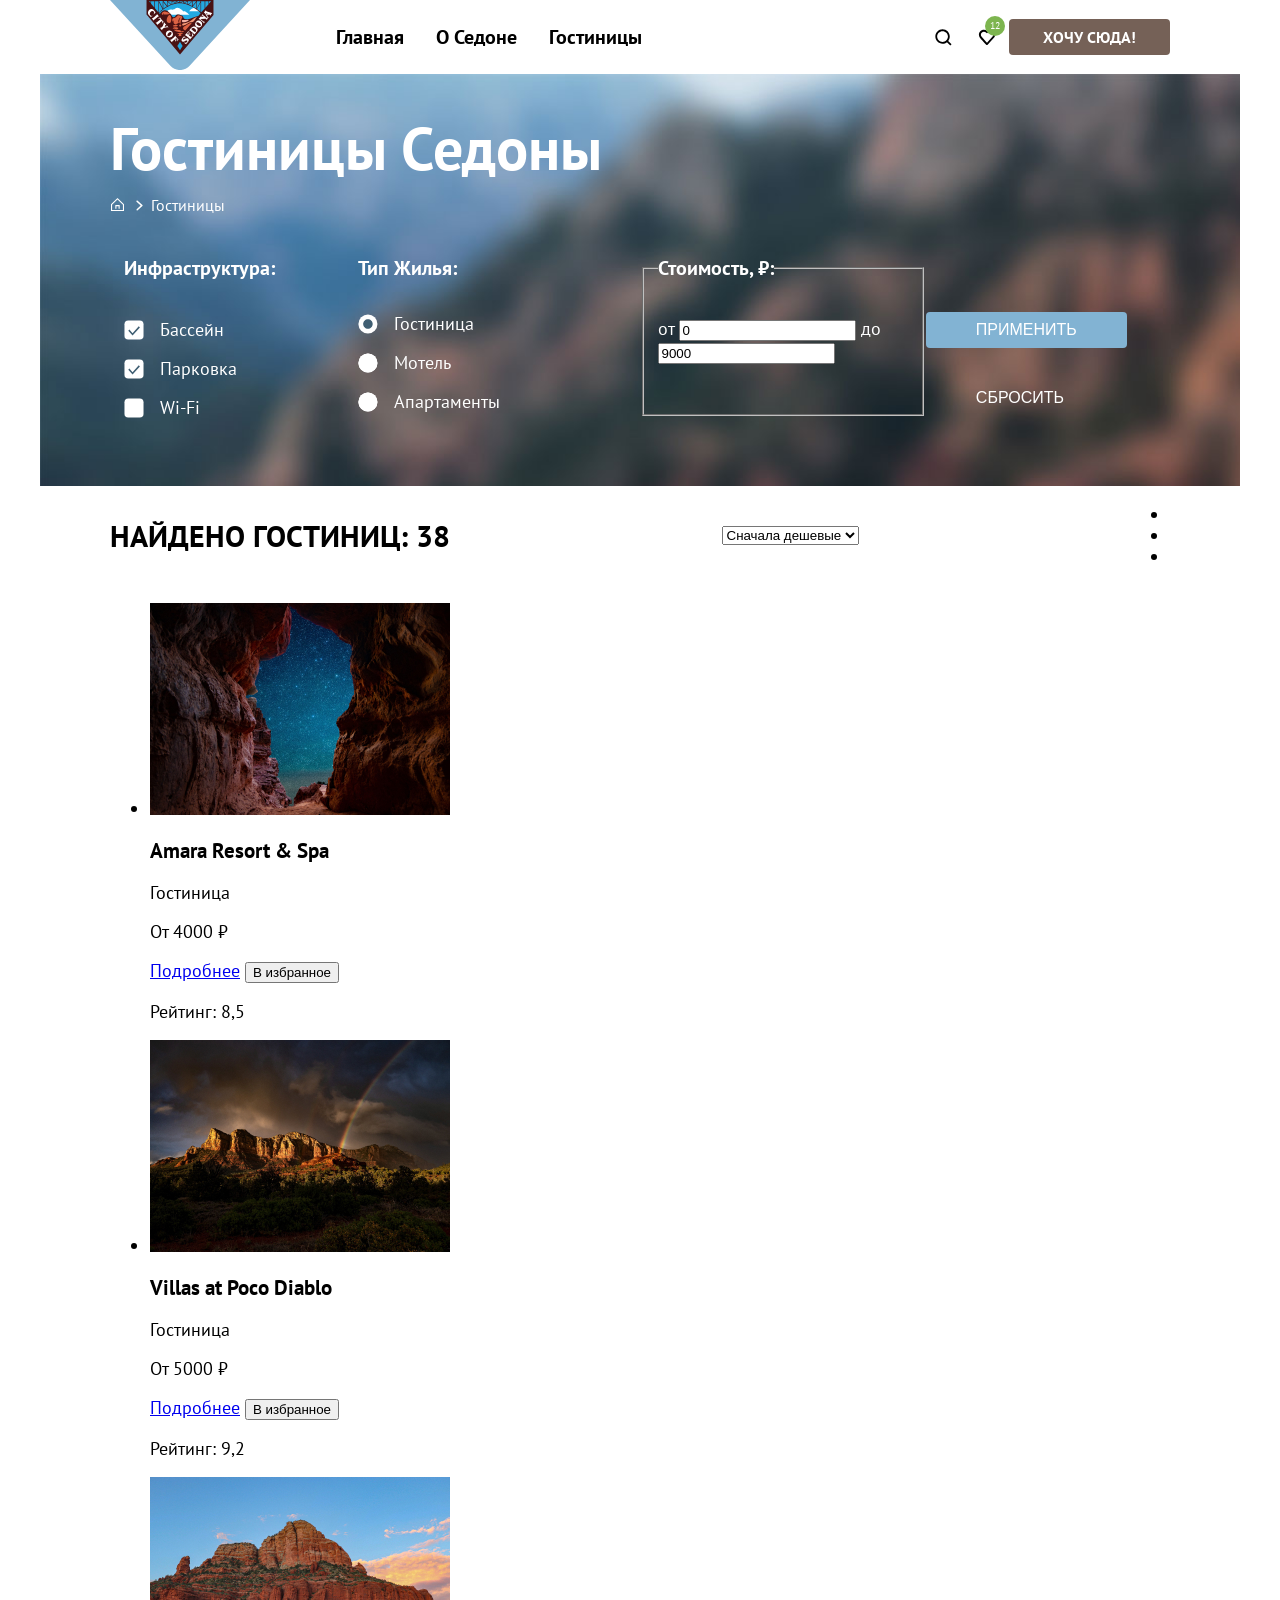
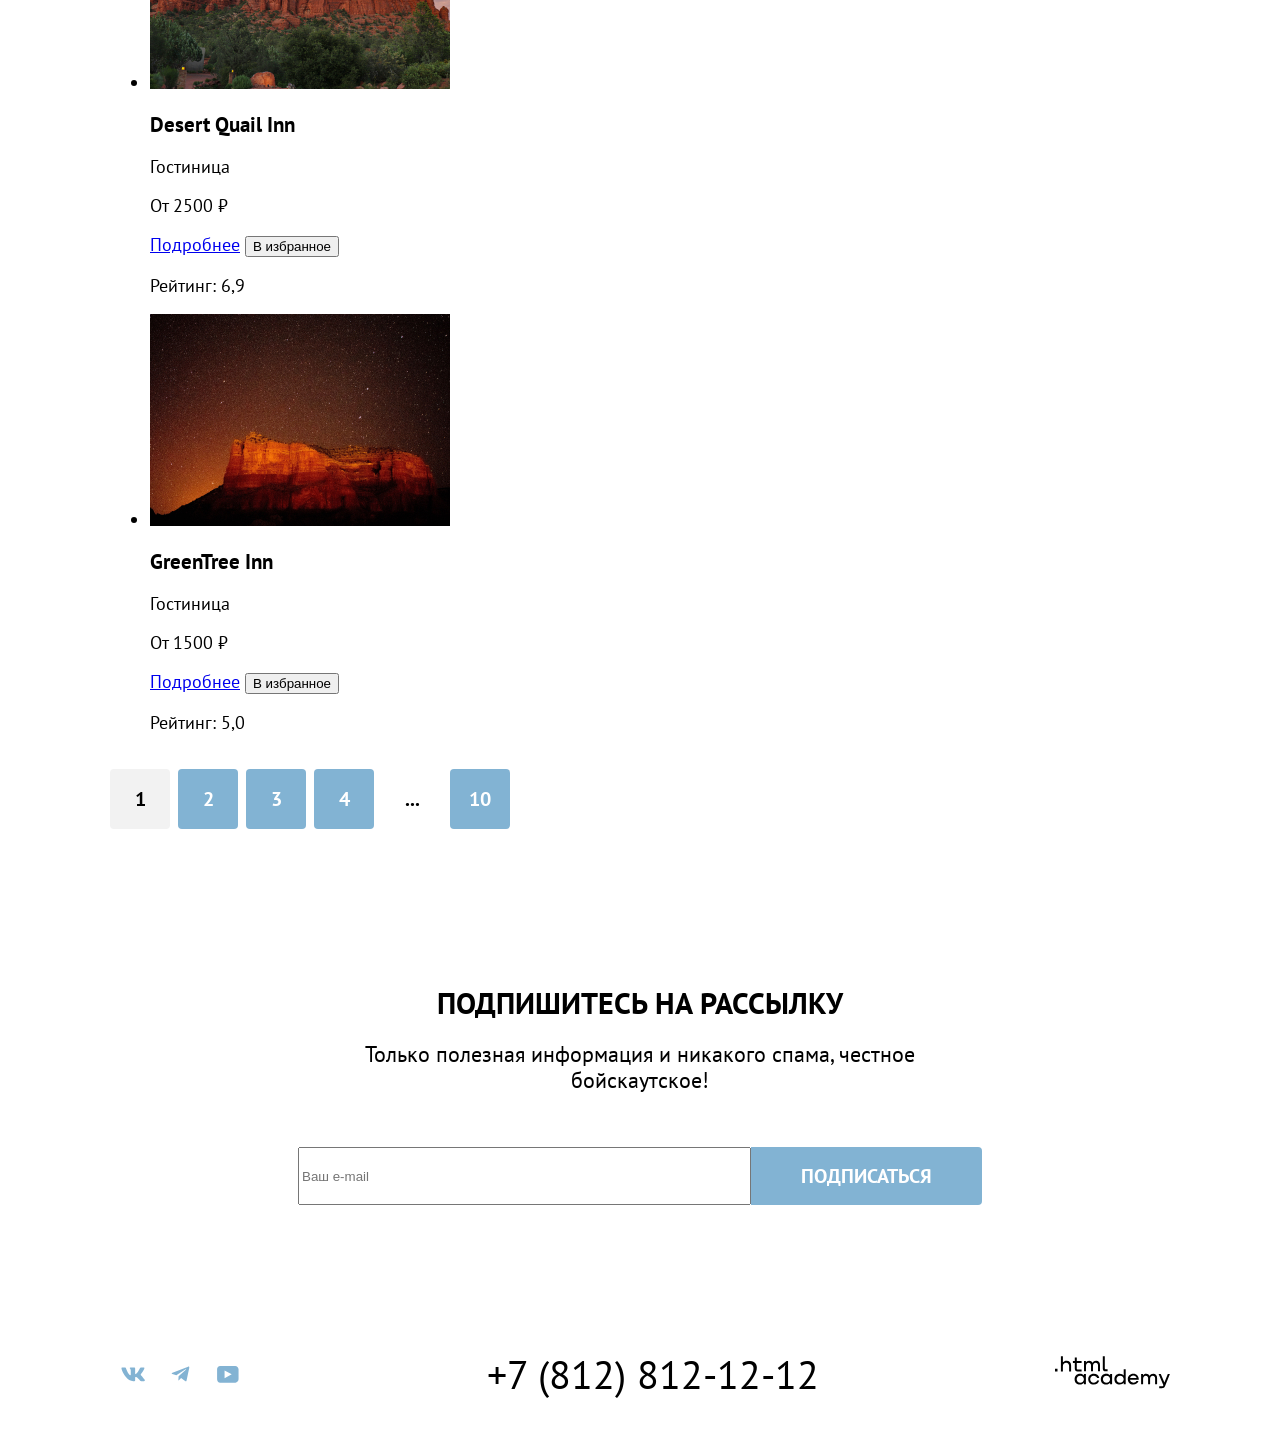
==== commit 2d2b3d6a: "Сетка каталога" ====
--- a/catalog.html
+++ b/catalog.html
@@ -47,77 +47,80 @@
   </header>
   <main>
     <section class="head-main">
-      <h1 class="catalog-title">Гостиницы седоны</h1>
-      <ul class="breadcrumbs">
-        <li class="breadcrumbs-item">
-          <a class="breadcrumbs-link-home" href="index.html"><span class="visually-hidden">Главная</span></a>
-        </li>
-        <li class="breadcrumbs-item">
-          <a class="breadcrumbs-link">Гостиницы</a>
-        </li>
-      </ul>
-      <form class="catalog-filter" action="https://echo.htmlacademy.ru/" method="get">
-        <fieldset class="catalog-filter-checkbox">
-        <legend class="catalog-filter-title">Инфраструктура:</legend>
-        <ul class="catalog-filter-list">
-          <li class="catalog-filter-item">
-            <label class="catalog-checked">
-              <input class="visually-hidden filter-input" type="checkbox" name="infrastructure" checked value="pool">
-              <span class="filter-label">Бассейн</span>
-            </label>
-          </li>
-          <li class="catalog-filter-item">
-            <label class="catalog-checked">
-              <input class="visually-hidden filter-input" type="checkbox" name="infrastructure" checked value="parking">
-              <span class="filter-label">Парковка</span>
-            </label>
-          </li>
-          <li class="catalog-filter-item">
-            <label class="catalog-check">
-              <input class="visually-hidden filter-input" type="checkbox" name="infrastructure" value="wifi">
-              <span class="filter-label">Wi-Fi</span>
-            </label>
-          </li>
-        </ul>
-        </fieldset>
-        <fieldset class="catalog-filter-radio">
-        <legend class="catalog-filter-title">Тип жилья:</legend>
-        <ul class="catalog-filter-list">
-          <li class="catalog-filter-item">
-            <label class="catalog-radios">
-              <input class="visually-hidden filter-input" id="hotel-radio" name="type-radio" type="radio" checked value="Hotel">
-              <span class="filter-label">Гостиница</span>
-            </label>
-          </li>
-          <li class="catalog-filter-item">
-            <label class="catalog-radio">
-              <input class="visually-hidden filter-input" id="motel-radio" name="type-radio" type="radio" value="Motel">
-              <span class="filter-label">Мотель</span>
-            </label>
-          </li>
-          <li class="catalog-filter-item">
-            <label class="catalog-radio">
-                <input class="visually-hidden filter-input" id="apartments-radio" name="type-radio" type="radio" value="Apartments">
-                <span class="filter-label">Апартаменты</span>
-              </label>
-          </li>
-        </ul>
-        </fieldset>
-        <fieldset class="catalog-filter-price">
-          <legend class="catalog-filter-title">Стоимость, <span>₽:</span></legend>
-          <div class="catalog-inputs">
-            <span class="from-to">от</span>
-            <input class="catalog-min" type="text" name="max-sum" value="0">
-            <span class="before-to">до</span>
-              <input class="catalog-max" type="text" name="min-sum" value="9000">
+      <div class="filter_content">
+        <h1 class="catalog-title">Гостиницы седоны</h1>
+        <ul class="breadcrumbs">
+          <li class="breadcrumbs-item">
+            <a class="breadcrumbs-link-home" href="index.html"><span class="visually-hidden">Главная</span></a>
+          </li>
+          <li class="breadcrumbs-item">
+            <a class="breadcrumbs-link">Гостиницы</a>
+          </li>
+        </ul>
+
+        <form class="catalog-filter" action="https://echo.htmlacademy.ru/" method="get">
+          <fieldset class="catalog-filter-checkbox">
+          <legend class="catalog-filter-title">Инфраструктура:</legend>
+          <ul class="catalog-filter-list">
+            <li class="catalog-filter-item">
+              <label class="catalog-checked">
+                <input class="visually-hidden filter-input" type="checkbox" name="infrastructure" checked value="pool">
+                <span class="filter-label">Бассейн</span>
+              </label>
+            </li>
+            <li class="catalog-filter-item">
+              <label class="catalog-checked">
+                <input class="visually-hidden filter-input" type="checkbox" name="infrastructure" checked value="parking">
+                <span class="filter-label">Парковка</span>
+              </label>
+            </li>
+            <li class="catalog-filter-item">
+              <label class="catalog-check">
+                <input class="visually-hidden filter-input" type="checkbox" name="infrastructure" value="wifi">
+                <span class="filter-label">Wi-Fi</span>
+              </label>
+            </li>
+          </ul>
+          </fieldset>
+          <fieldset class="catalog-filter-radio">
+          <legend class="catalog-filter-title">Тип жилья:</legend>
+          <ul class="catalog-filter-list">
+            <li class="catalog-filter-item">
+              <label class="catalog-radios">
+                <input class="visually-hidden filter-input" id="hotel-radio" name="type-radio" type="radio" checked value="Hotel">
+                <span class="filter-label">Гостиница</span>
+              </label>
+            </li>
+            <li class="catalog-filter-item">
+              <label class="catalog-radio">
+                <input class="visually-hidden filter-input" id="motel-radio" name="type-radio" type="radio" value="Motel">
+                <span class="filter-label">Мотель</span>
+              </label>
+            </li>
+            <li class="catalog-filter-item">
+              <label class="catalog-radio">
+                  <input class="visually-hidden filter-input" id="apartments-radio" name="type-radio" type="radio" value="Apartments">
+                  <span class="filter-label">Апартаменты</span>
+                </label>
+            </li>
+          </ul>
+          </fieldset>
+          <fieldset class="catalog-filter-price">
+            <legend class="catalog-filter-title">Стоимость, <span>₽:</span></legend>
+            <div class="catalog-inputs">
+              <span class="from-to">от</span>
+              <input class="catalog-min" type="text" name="max-sum" value="0">
+              <span class="before-to">до</span>
+                <input class="catalog-max" type="text" name="min-sum" value="9000">
+            </div>
+            <div class="range-scale"></div>
+          </fieldset>
+          <div class="catalog-buttons">
+            <button class="catalog-submit" type="submit">Применить</button>
+            <button class="catalog-reset" type="reset">Сбросить</button>
           </div>
-          <div class="range-scale"></div>
-        </fieldset>
-        <div class="catalog-buttons">
-          <button class="catalog-submit" type="submit">Применить</button>
-          <button class="catalog-reset" type="reset">Сбросить</button>
-        </div>
-      </form>
+        </form>
+      </div>
     </section>
     <section class="inner-search">
       <div class="search">
@@ -242,38 +245,38 @@
     </section>
   </main>
   <footer class="main-footer">
-    <div class="social-container">
-      <ul class="social-list">
-        <li class="social-item">
-          <a class="social-link" href="https://vk.com/htmlacademy" target="_blank" title="Группа вконтакте htmlacademy">
-            <span class="visually-hidden">Ссылка для перехода в группу vk</span>
-            <img src="#" alt="vk-icon">
-          </a>
-        </li>
-        <li class="social-item">
-          <a class="social-link" href="https://t.me/htmlacademy " target="_blank" title="Телеграм канал htmlacademy">
-            <span class="visually-hidden">Ссылка для перехода в канал telegram</span>
-            <img src="#" alt="tg-icon">
-          </a>
-        </li>
-        <li class="social-item">
-          <a class="social-link" href="https://www.youtube.com/user/htmlacademyru" target="_blank"
-            title="Ютуб канал htmlacademy">
-            <span class="visually-hidden">Ссылка для перехода в канал youtube</span>
-            <img src="#" alt="yt-icon">
-          </a>
-        </li>
-      </ul>
-      <div class="footer-contact-number">
-        <a href="tel:88128121212" class="footer-number">+7 (812) 812-12-12</a>
-      </div>
-      <div class="footer-contact-logo">
-        <a class="page-footer-contact-logo-htmlacademy" href="https://htmlacademy.ru/">
-          <img class="contact-logo" src="#" width="115" height="33" alt="Логотип htmlacademy">
-          <span class="visually-hidden">Переход на сайт HTML Academy</span>
-        </a>
-      </div>
-    </div>
-  </footer>
+      <div class="social-container">
+        <ul class="social-list">
+          <li class="social-item">
+            <a class="social-link" href="https://vk.com/htmlacademy" target="_blank" title="Группа вконтакте htmlacademy">
+              <span class="visually-hidden">Ссылка для перехода в группу vk</span>
+              <img src="./images/svg/social-vk.svg" alt="vk-icon">
+            </a>
+          </li>
+          <li class="social-item">
+            <a class="social-link" href="https://t.me/htmlacademy " target="_blank" title="Телеграм канал htmlacademy">
+              <span class="visually-hidden">Ссылка для перехода в канал telegram</span>
+              <img src="./images/svg/social-telegram.svg" alt="tg-icon">
+            </a>
+          </li>
+          <li class="social-item">
+            <a class="social-link" href="https://www.youtube.com/user/htmlacademyru" target="_blank"
+              title="Ютуб канал htmlacademy">
+              <span class="visually-hidden">Ссылка для перехода в канал youtube</span>
+              <img src="./images/svg/social-youtube.svg" alt="yt-icon">
+            </a>
+          </li>
+        </ul>
+        <div class="footer-contact-number">
+          <a href="tel:88128121212" class="footer-number">+7 (812) 812-12-12</a>
+        </div>
+        <div class="footer-contact-logo">
+         <a class="page-footer-contact-logo-htmlacademy" href="https://htmlacademy.ru/">
+            <img class="contact-logo" src="images/htmlacademy.svg" width="115" height="33" alt="Логотип htmlacademy">
+            <span class="visually-hidden">Переход на сайт HTML Academy</span>
+         </a>
+       </div>
+      </div>
+    </footer>
 </body>
 </html>
--- a/styles/style.css
+++ b/styles/style.css
@@ -355,7 +355,6 @@
 .subscribe {
   padding: 96px 258px 104px;
   text-align: center;
-  color: #ffffff;
 }
 
 .subscribe-block {
@@ -379,3 +378,292 @@
 .subscribe .description-block {
   margin-bottom: 54px;
 }
+/* Футер */
+
+.social-container {
+  width: 1060px;
+  margin: 0 auto;
+  display: flex;
+  justify-content: space-between;
+  align-items: center;
+  height: 50px;
+  padding: 40px 0 30px;
+}
+
+.social-list {
+  margin: 0;
+  padding: 0;
+  list-style-type: none;
+  display: flex;
+  justify-content: center;
+}
+
+.social-link {
+  text-decoration: none;
+}
+
+.social-list img {
+  display: block;
+  width: 47px;
+  height: 40px;
+}
+
+.footer-number {
+  font-size: 40px;
+  line-height: 40px;
+  text-align: center;
+  text-decoration: none;
+  color: inherit;
+}
+
+/* Страница каталога */
+
+.head-main {
+  background-color: #82b3d3;;
+  background-image: url("../images/filter.jpg");
+  background-size: cover;
+  background-repeat: no-repeat;
+  color: #ffffff;
+}
+
+.filter_content {
+  width: 1060px;
+  margin: 0 auto;
+  padding: 35px 70px 70px;
+}
+
+.catalog-title {
+  text-transform: capitalize;
+  font-style: normal;
+  font-weight: 700;
+  font-size: 60px;
+  line-height: 78px;
+  margin: 0;
+  margin-bottom: 8px;
+}
+
+.breadcrumbs {
+  list-style-type: none;
+  padding: 0;
+  margin: 0;
+  display: flex;
+  /* flex-wrap: wrap; */
+  align-items: center;
+  margin-bottom: 40px;
+}
+
+.breadcrumbs-item {
+  position: relative;
+  height: 21px;
+}
+
+.breadcrumbs-link-home {
+  background-image: url("../images/svg/home.svg");
+  width: 15px;
+  background-repeat: no-repeat;
+  background-size: 13px 13px;
+  background-position: center;
+  display: block;
+  padding-bottom: 19px;
+}
+
+.breadcrumbs-link {
+  background-image: url(../images/svg/arrowright.svg);
+  background-repeat: no-repeat;
+  background-size: 11px 11px;
+  background-position: right 106px center;
+  display: block;
+  padding: 0 26px;
+  font-weight: 400;
+  font-size: 16px;
+  line-height: 21px;
+}
+
+.catalog-filter {
+  display: flex;
+  height: 160px;
+}
+
+.catalog-filter-checkbox {
+  border: none;
+  margin: 0 70px 0 0;
+}
+
+.catalog-filter-title {
+  font-weight: 700;
+  font-size: 20px;
+  line-height: 24px;
+  margin-bottom: 32px;
+  padding: 0;
+  text-transform: capitalize;
+}
+
+.catalog-filter-list {
+  list-style-type: none;
+  padding: 0;
+  margin: 0;
+}
+
+.catalog-filter-item {
+  margin-bottom: 16px;
+  height: 23px;
+}
+
+.catalog-checked {
+  background-image: url(../images/svg/checkboxlike.svg);
+  background-repeat: no-repeat;
+  background-size: 20px 20px;
+  background-position: left 0 center;
+}
+
+.catalog-check {
+  background-image: url(../images/svg/checkbox.svg);
+  background-repeat: no-repeat;
+  background-size: 20px 20px;
+  background-position: left 0 center;
+}
+
+.filter-label {
+  font-weight: 400;
+  font-size: 18px;
+  line-height: 23px;
+  margin-left: 36px;
+}
+
+.catalog-filter-radio {
+  border: none;
+  margin: 0 140px 0 0;
+  padding: 0;
+}
+
+.catalog-radios {
+  background-image: url(../images/svg/radiolike.svg);
+  background-size: 20px 20px;
+  background-repeat: no-repeat;
+  background-position: left 0 center;
+}
+
+.catalog-radio {
+  background-image: url(../images/svg/radio.svg);
+  background-size: 20px 20px;
+  background-repeat: no-repeat;
+  background-position: left 0 center;
+}
+
+/* catalog-filter-price разберем позже */
+
+.catalog-submit {
+  font-weight: 400;
+  font-size: 16px;
+  line-height: 20px;
+  text-transform: uppercase;
+  margin: 56px 0 32px 0;
+  padding: 8px 50px;
+  color: #fff;
+  background-color: #82B3D3;
+  border-radius: 4px;
+  border: 0;
+}
+
+.catalog-reset {
+  font-size: 16px;
+  line-height: 20px;
+  font-style: normal;
+  text-transform: uppercase;
+  margin: 0;
+  padding: 8px 50px;
+  border: 0;
+  color: #fff;
+  background-color: rgba(131, 179, 211, 0);
+}
+
+/* Показ поиска */
+
+.inner-search {
+  width: 1060px;
+  margin: 0 auto;
+}
+
+.search {
+  display: flex;
+  justify-content: space-between;
+  align-items: center;
+}
+
+.found-hotel {
+  font-weight: 700;
+  font-size: 30px;
+  line-height: 36px;
+  text-transform: uppercase;
+  color: #000000;
+  margin: 0;
+}
+
+/* Селектор и фильтры позже */
+
+/* Продукция */
+.product {
+  display: flex;
+  flex-direction: row;
+  flex-wrap: wrap;
+}
+
+
+/* Пагинация */
+
+.pagination-block {
+  margin-bottom: 60px;
+}
+
+.pagination {
+  display: flex;
+  gap: 8px;
+  list-style-type: none;
+  margin: 0;
+  padding: 0;
+}
+
+.pagination-item {
+  min-width: 60px;
+  text-align: center;
+}
+
+.pagination-link-current {
+  display: block;
+  background-color: #f2f2f2;
+  color: #000000;
+  text-decoration: none;
+  border-radius: 4px;
+  font-weight: 700;
+  font-size: 20px;
+  line-height: 36px;
+  padding: 12px 10px;
+  text-align: center;
+}
+
+.pagination-link {
+  text-decoration: none;
+  background: #82b3d3;
+  border-radius: 4px;
+  font-style: normal;
+  font-weight: 700;
+  font-size: 20px;
+  line-height: 36px;
+  color: #ffffff;
+  display: block;
+  padding: 12px 10px;
+}
+
+.pagination-link-next {
+  background-color: transparent;
+  color: #000000;
+  text-decoration: none;
+  border-radius: 4px;
+  font-style: normal;
+  font-weight: 700;
+  font-size: 20px;
+  line-height: 36px;
+  display: block;
+  padding: 12px 10px;
+  text-align: center;
+}
